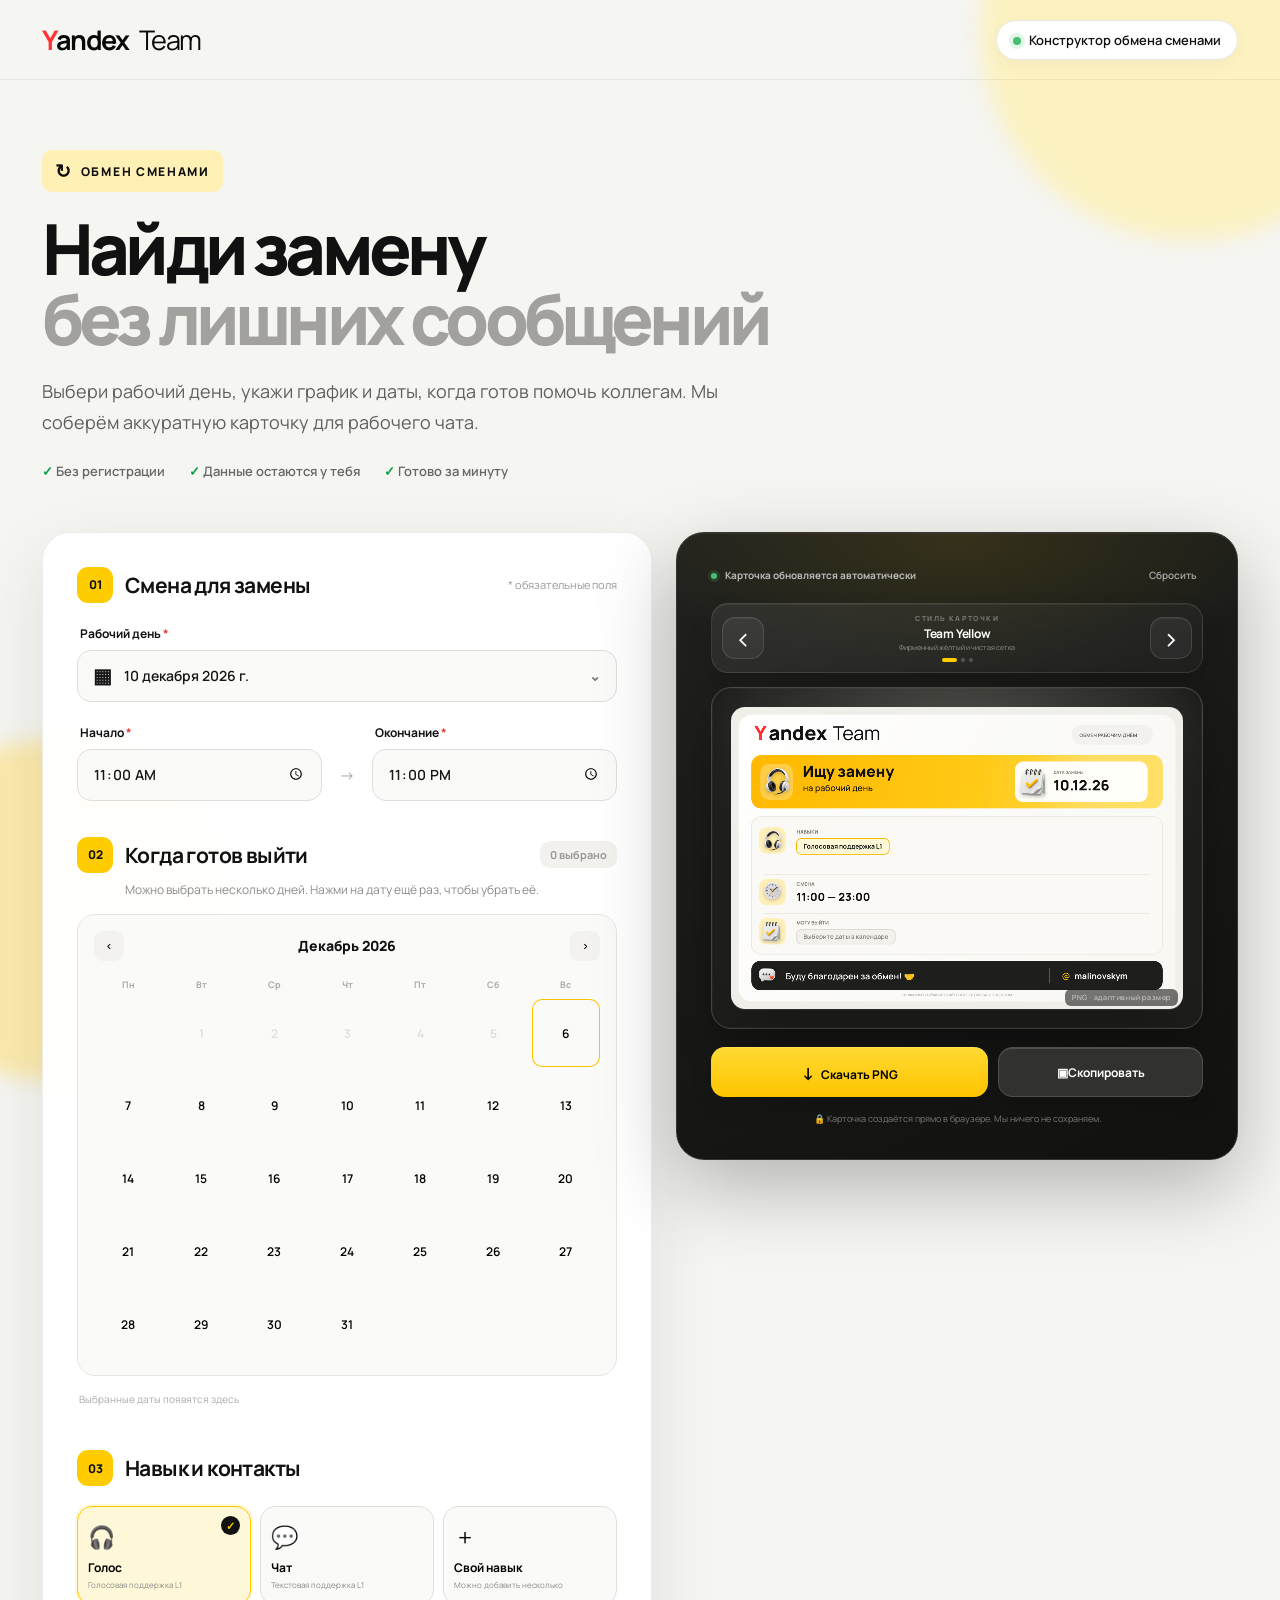
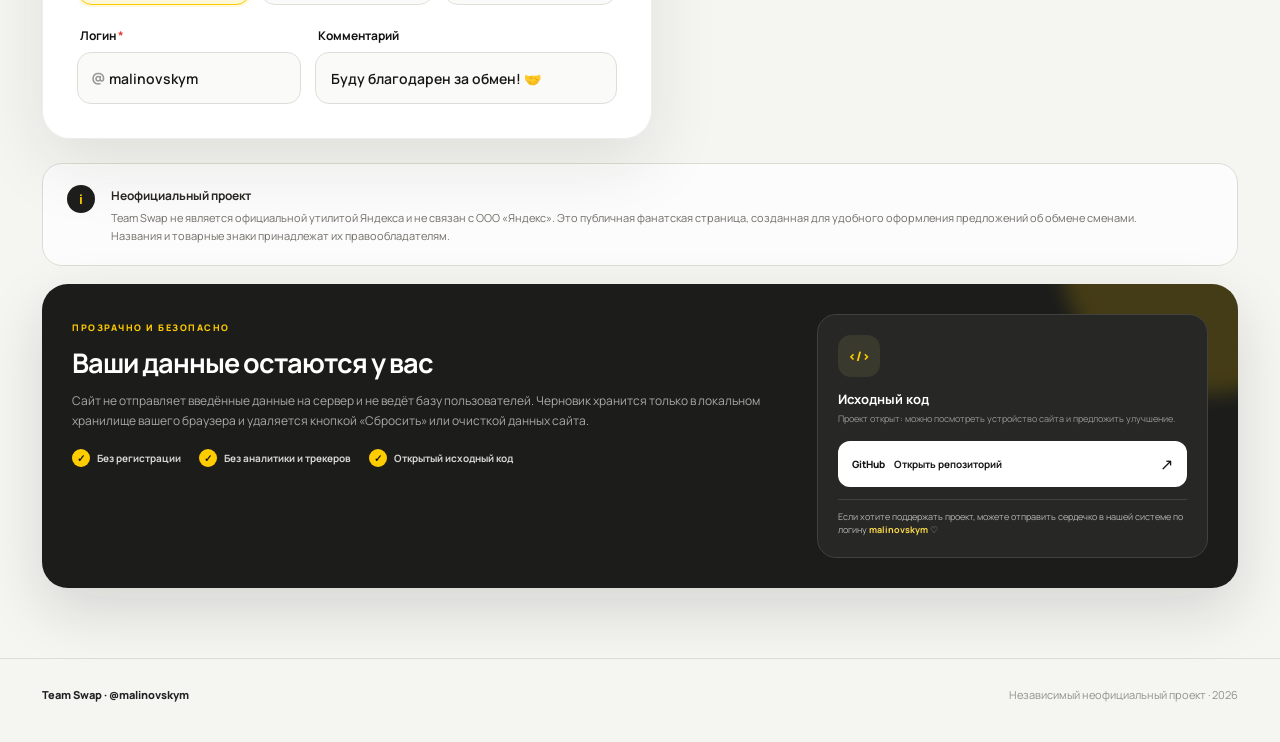
==== index.html @ 10bfbf8d "Polish card designs with original 3D operator icons" ====
<!doctype html>
<html lang="ru">
<head>
  <meta charset="UTF-8">
  <meta name="viewport" content="width=device-width, initial-scale=1.0">
  <meta name="theme-color" content="#ffcc00">
  <meta name="description" content="Конструктор карточек для обмена сменами команды поддержки">
  <title>Team Swap — обмен сменами</title>
  <link rel="preconnect" href="https://fonts.googleapis.com">
  <link rel="preconnect" href="https://fonts.gstatic.com" crossorigin>
  <link href="https://fonts.googleapis.com/css2?family=Manrope:wght@400;500;600;700;800&display=swap" rel="stylesheet">
  <link rel="stylesheet" href="styles.css?v=20260813-8">
</head>
<body>
  <div class="ambient ambient-one"></div><div class="ambient ambient-two"></div>
  <header class="topbar">
    <a class="brand" href="#" aria-label="Team Swap — на главную"><span class="brand-y">Y</span><span>andex</span><span class="brand-light">Team</span></a>
    <div class="header-chip"><span class="status-dot"></span>Конструктор обмена сменами</div>
  </header>

  <main class="page-shell">
    <section class="intro">
      <div class="eyebrow"><span>↻</span> ОБМЕН СМЕНАМИ</div>
      <h1>Найди замену<br><span>без лишних сообщений</span></h1>
      <p>Выбери рабочий день, укажи график и даты, когда готов помочь коллегам. Мы соберём аккуратную карточку для рабочего чата.</p>
      <div class="trust-row"><span>✓ Без регистрации</span><span>✓ Данные остаются у тебя</span><span>✓ Готово за минуту</span></div>
    </section>

    <section class="workspace">
      <form class="form-card" id="swapForm" autocomplete="off">
        <div class="section-head"><div><span class="step">01</span><h2>Смена для замены</h2></div><span class="required-note">* обязательные поля</span></div>
        <div class="field">
          <label>Рабочий день <b>*</b></label>
          <button class="date-input" type="button" id="replaceDateButton"><span class="mini-icon">▦</span><span id="replaceDateText">Выберите дату</span><span class="chevron">⌄</span></button>
          <div class="calendar-popover" id="replaceCalendar" hidden></div>
        </div>
        <div class="field-row">
          <div class="field"><label for="startTime">Начало <b>*</b></label><input type="time" id="startTime" value="11:00" required></div>
          <div class="time-divider">→</div>
          <div class="field"><label for="endTime">Окончание <b>*</b></label><input type="time" id="endTime" value="23:00" required></div>
        </div>

        <div class="section-head spaced"><div><span class="step">02</span><h2>Когда готов выйти</h2></div><span class="counter" id="dateCounter">0 выбрано</span></div>
        <p class="section-copy">Можно выбрать несколько дней. Нажми на дату ещё раз, чтобы убрать её.</p>
        <div class="inline-calendar" id="availableCalendar"></div>
        <div class="selected-date-list" id="selectedDateList" aria-live="polite"></div>

        <div class="section-head spaced"><div><span class="step">03</span><h2>Навык и контакты</h2></div></div>
        <div class="skill-options" id="skillOptions">
          <button type="button" class="skill-option active" data-skill="Голосовая поддержка L1"><span>🎧</span><b>Голос</b><small>Голосовая поддержка L1</small></button>
          <button type="button" class="skill-option" data-skill="Поддержка в чате L1"><span>💬</span><b>Чат</b><small>Текстовая поддержка L1</small></button>
          <button type="button" class="skill-option" id="customSkillButton"><span>＋</span><b>Свой навык</b><small>Можно добавить несколько</small></button>
        </div>
        <div class="field custom-skill-wrap" id="customSkillWrap" hidden>
          <label for="customSkill">Добавить свой навык</label>
          <div class="custom-skill-entry"><input id="customSkill" maxlength="36" placeholder="Например, Биллинг L2"><button id="addCustomSkill" type="button">Добавить</button></div>
          <div class="custom-skill-list" id="customSkillList"></div>
        </div>
        <div class="field-row two-cols">
          <div class="field"><label for="username">Логин <b>*</b></label><div class="input-prefix"><span>@</span><input id="username" value="malinovskym" maxlength="24" required></div></div>
          <div class="field"><label for="note">Комментарий</label><input id="note" value="Буду благодарен за обмен! 🤝" maxlength="52"></div>
        </div>
      </form>

      <aside class="preview-panel">
        <div class="preview-head"><div><span class="live-dot"></span><b>Карточка обновляется автоматически</b></div><button id="resetButton" class="text-button" type="button">Сбросить</button></div>
        <div class="style-switcher" aria-label="Стиль карточки">
          <button class="style-arrow" id="previousStyle" type="button" aria-label="Предыдущий стиль">‹</button>
          <div class="style-info"><span>СТИЛЬ КАРТОЧКИ</span><strong id="styleName">Team Yellow</strong><small id="styleDescription">Фирменный жёлтый и чистая сетка</small><div class="style-dots" id="styleDots" aria-hidden="true"></div></div>
          <button class="style-arrow" id="nextStyle" type="button" aria-label="Следующий стиль">›</button>
        </div>
        <div class="card-stage"><canvas id="cardCanvas" width="1200" height="760" aria-label="Предпросмотр карточки обмена сменой"></canvas></div>
        <div class="actions">
          <button class="primary-button" id="downloadButton" type="button"><span>↓</span>Скачать PNG</button>
          <button class="secondary-button" id="copyButton" type="button"><span>▣</span>Скопировать</button>
        </div>
        <p class="privacy">🔒 Карточка создаётся прямо в браузере. Мы ничего не сохраняем.</p>
      </aside>
    </section>

    <section class="disclaimer" aria-label="Правовая информация">
      <span class="disclaimer-mark">i</span>
      <div>
        <strong>Неофициальный проект</strong>
        <p>Team Swap не является официальной утилитой Яндекса и не связан с ООО «Яндекс». Это публичная фанатская страница, созданная для удобного оформления предложений об обмене сменами. Названия и товарные знаки принадлежат их правообладателям.</p>
      </div>
    </section>

    <section class="trust-panel" aria-label="Безопасность и исходный код">
      <div class="trust-copy">
        <span class="trust-kicker">ПРОЗРАЧНО И БЕЗОПАСНО</span>
        <h2>Ваши данные остаются у вас</h2>
        <p>Сайт не отправляет введённые данные на сервер и не ведёт базу пользователей. Черновик хранится только в локальном хранилище вашего браузера и удаляется кнопкой «Сбросить» или очисткой данных сайта.</p>
        <div class="security-points">
          <span><i>✓</i> Без регистрации</span>
          <span><i>✓</i> Без аналитики и трекеров</span>
          <span><i>✓</i> Открытый исходный код</span>
        </div>
      </div>
      <div class="support-card">
        <span class="support-code">&lt;/&gt;</span>
        <div><strong>Исходный код</strong><p>Проект открыт: можно посмотреть устройство сайта и предложить улучшение.</p></div>
        <a class="github-button" href="https://github.com/BredBerry/bredberry.github.io" target="_blank" rel="noopener noreferrer" aria-label="Открыть репозиторий Team Swap на GitHub"><span>GitHub</span><b>Открыть репозиторий</b><i>↗</i></a>
        <p class="heart-note">Если хотите поддержать проект, можете отправить сердечко в нашей системе по логину <b>malinovskym</b> ♡</p>
      </div>
    </section>
  </main>
  <div class="toast" id="toast" role="status" aria-live="polite"></div>
  <footer><span>Team Swap · @malinovskym</span><span>Независимый неофициальный проект · 2026</span></footer>
  <script src="app.js?v=20260813-8"></script>
</body>
</html>
---- styles.css ----
:root{--yellow:#ffcc00;--yellow-deep:#ffb800;--ink:#111;--muted:#6f6f6f;--line:#e8e6df;--paper:#fff;--bg:#f5f5f2;--shadow:0 24px 70px rgba(33,28,8,.1)}
*{box-sizing:border-box}html{scroll-behavior:smooth}body{margin:0;background:var(--bg);color:var(--ink);font-family:Manrope,Arial,sans-serif;min-height:100vh;overflow-x:hidden}.ambient{position:fixed;border-radius:50%;filter:blur(10px);z-index:-1;opacity:.65}.ambient-one{width:420px;height:420px;background:#fff0a8;top:-180px;right:-120px}.ambient-two{width:340px;height:340px;background:#ffe488;bottom:-180px;left:-120px}.topbar{height:80px;display:flex;align-items:center;justify-content:space-between;max-width:1440px;margin:auto;padding:0 42px;border-bottom:1px solid rgba(0,0,0,.06)}.brand{font-size:27px;font-weight:700;letter-spacing:-1.4px;color:#090909;text-decoration:none}.brand-y{color:#f33}.brand-light{font-weight:400;margin-left:10px}.header-chip{font-size:13px;font-weight:600;background:white;border:1px solid #e9e7df;border-radius:30px;padding:10px 16px;box-shadow:0 5px 20px rgba(0,0,0,.04)}.status-dot,.live-dot{display:inline-block;width:8px;height:8px;border-radius:50%;background:#49bd71;margin-right:8px;box-shadow:0 0 0 4px #e2f7e9}.page-shell{max-width:1440px;margin:auto;padding:70px 42px 50px}.intro{max-width:850px;margin-bottom:52px}.eyebrow{display:inline-flex;gap:8px;align-items:center;font-size:12px;font-weight:800;letter-spacing:1.7px;background:#fff1b5;padding:8px 13px;border-radius:10px}.eyebrow span{font-size:19px}.intro h1{font-size:clamp(44px,5.5vw,80px);line-height:.99;letter-spacing:-4.8px;margin:22px 0 23px;font-weight:800}.intro h1 span{color:#a2a19d}.intro p{font-size:18px;line-height:1.7;color:#5f5f5d;max-width:700px;margin:0}.trust-row{display:flex;gap:24px;margin-top:24px;color:#666;font-size:13px;font-weight:600}.trust-row span::first-letter{color:#0a9e43}.workspace{display:grid;grid-template-columns:minmax(520px,1fr) minmax(480px,.92fr);gap:24px;align-items:start}.form-card,.preview-panel{background:rgba(255,255,255,.94);border:1px solid rgba(0,0,0,.07);border-radius:28px;padding:34px;box-shadow:var(--shadow)}.section-head{display:flex;justify-content:space-between;align-items:center}.section-head>div{display:flex;align-items:center;gap:12px}.step{display:grid;place-items:center;width:36px;height:36px;background:var(--yellow);font-size:12px;font-weight:800;border-radius:11px}.section-head h2{font-size:21px;letter-spacing:-.6px;margin:0}.required-note,.counter{color:#999;font-size:11px}.counter{background:#f2f1ed;padding:6px 10px;border-radius:10px;font-weight:700}.spaced{margin-top:36px}.section-copy{font-size:12px;color:#8b8b88;margin:8px 0 16px 48px}.field{position:relative;margin-top:22px;min-width:0}.field label{font-size:12px;font-weight:700;display:block;margin:0 0 8px 3px}.field label b{color:#e83d2f}.date-input,input{width:100%;height:52px;border:1px solid #deddd8;background:#fafaf8;border-radius:14px;color:#171717;font:600 14px Manrope;padding:0 15px;outline:none;transition:.2s}.date-input{display:flex;align-items:center;gap:12px;cursor:pointer;text-align:left}.date-input:hover,input:hover{border-color:#c3c1b9}.date-input:focus,input:focus{border-color:#f2b900;box-shadow:0 0 0 3px rgba(255,204,0,.18)}.mini-icon{font-size:20px}.chevron{margin-left:auto;color:#777}.field-row{display:grid;grid-template-columns:1fr 30px 1fr;gap:10px;align-items:end}.two-cols{grid-template-columns:.85fr 1.15fr;gap:14px}.time-divider{height:52px;display:grid;place-items:center;color:#aaa}.calendar-popover{position:absolute;z-index:8;top:87px;left:0;width:310px;background:white;padding:16px;border-radius:18px;border:1px solid #e5e3dc;box-shadow:0 20px 50px rgba(0,0,0,.16)}.calendar-header{display:flex;justify-content:space-between;align-items:center;margin-bottom:13px}.calendar-title{font-size:14px;font-weight:800;text-transform:capitalize}.calendar-nav{border:0;background:#f3f2ef;width:30px;height:30px;border-radius:9px;cursor:pointer}.calendar-grid{display:grid;grid-template-columns:repeat(7,1fr);gap:4px}.weekday{text-align:center;color:#aaa;font-size:9px;font-weight:700;padding:4px}.day{aspect-ratio:1;border:0;border-radius:10px;background:transparent;font:600 11px Manrope;cursor:pointer}.day:hover{background:#fff0a8}.day.outside{color:#ccc}.day.today{box-shadow:inset 0 0 0 1px #ffc400}.day.selected{background:var(--yellow);color:#111;font-weight:800}.day.disabled{color:#ddd;cursor:not-allowed}.inline-calendar{background:#fafaf8;border:1px solid #e7e5df;border-radius:18px;padding:16px}.inline-calendar .day{font-size:12px}.skill-options{display:grid;grid-template-columns:repeat(3,1fr);gap:9px;margin-top:20px}.skill-option{border:1px solid #e1dfd8;background:#fafaf8;border-radius:15px;padding:14px 10px;text-align:left;cursor:pointer;font-family:inherit;transition:.2s}.skill-option:hover{transform:translateY(-2px);border-color:#c6c3b8}.skill-option.active{background:#fff8d8;border-color:#ffc800;box-shadow:0 0 0 2px rgba(255,204,0,.15)}.skill-option span{font-size:22px;display:block;margin-bottom:7px}.skill-option b,.skill-option small{display:block}.skill-option b{font-size:12px}.skill-option small{font-size:8px;color:#888;margin-top:3px}.custom-skill-wrap{margin-top:12px}.input-prefix{position:relative}.input-prefix span{position:absolute;left:14px;top:14px;color:#999;font-weight:700}.input-prefix input{padding-left:31px}.preview-panel{position:sticky;top:20px;background:#1b1b1b;color:white}.preview-head{display:flex;justify-content:space-between;align-items:center;font-size:10px;margin-bottom:20px;color:#bbb}.live-dot{width:6px;height:6px;box-shadow:0 0 0 3px rgba(73,189,113,.16)}.text-button{border:0;color:#aaa;background:transparent;font:600 10px Manrope;cursor:pointer}.text-button:hover{color:white}.card-stage{background:radial-gradient(circle at 50% 40%,#454542,#292927 65%);border:1px solid #4a4a46;border-radius:20px;padding:17px;box-shadow:inset 0 0 50px rgba(0,0,0,.3)}canvas{width:100%;height:auto;display:block;border-radius:14px;box-shadow:0 14px 35px rgba(0,0,0,.28)}.actions{display:grid;grid-template-columns:1.35fr 1fr;gap:10px;margin-top:18px}.actions button{height:50px;border-radius:14px;font:700 12px Manrope;cursor:pointer;transition:.2s}.actions button:hover{transform:translateY(-2px)}.primary-button{border:0;background:var(--yellow)}.primary-button span{font-size:17px;margin-right:7px}.secondary-button{background:#31312f;color:white;border:1px solid #50504d}.privacy{text-align:center;color:#777;font-size:9px;margin:15px 0 0}footer{max-width:1440px;margin:20px auto 0;padding:28px 42px 40px;border-top:1px solid #deddd8;display:flex;justify-content:space-between;color:#91918e;font-size:11px}footer span:first-child{color:#222;font-weight:800}.toast{position:fixed;z-index:20;left:50%;bottom:28px;transform:translate(-50%,100px);background:#171717;color:white;border-radius:12px;padding:12px 18px;font-size:12px;opacity:0;transition:.25s;box-shadow:0 12px 30px rgba(0,0,0,.25)}.toast.show{transform:translate(-50%,0);opacity:1}
@media(max-width:1000px){.workspace{grid-template-columns:1fr}.preview-panel{position:relative;top:auto}.page-shell{padding-top:48px}.intro h1{letter-spacing:-3px}}
@media(max-width:620px){.topbar{height:66px;padding:0 18px}.header-chip{display:none}.page-shell{padding:36px 14px}.intro{margin-bottom:32px}.intro h1{font-size:43px;letter-spacing:-2.8px}.intro p{font-size:15px}.trust-row{flex-direction:column;gap:7px}.form-card,.preview-panel{padding:19px;border-radius:21px}.required-note{display:none}.field-row.two-cols{grid-template-columns:1fr}.skill-options{grid-template-columns:1fr 1fr}.skill-option:last-child{grid-column:1/-1}.section-copy{margin-left:0}.calendar-popover{width:100%}.actions{grid-template-columns:1fr}footer{padding:24px 18px;flex-direction:column;gap:8px}}
@media(prefers-reduced-motion:reduce){*{scroll-behavior:auto!important;transition:none!important}}
.skill-option{position:relative}.skill-option.active:after{content:'✓';position:absolute;right:10px;top:9px;width:19px;height:19px;display:grid;place-items:center;border-radius:50%;background:#111;color:#ffcc00;font-size:11px;font-weight:900}.custom-skill-entry{display:grid;grid-template-columns:1fr auto;gap:8px}.custom-skill-entry button{border:0;border-radius:13px;padding:0 16px;background:#171717;color:#fff;font:700 11px Manrope;cursor:pointer}.custom-skill-list{display:flex;flex-wrap:wrap;gap:7px;margin-top:10px}.custom-skill-tag{border:1px solid #ffc400;background:#fff8d8;border-radius:20px;padding:7px 10px;font:700 10px Manrope;cursor:pointer}.custom-skill-tag:after{content:' ×';color:#9a7400}@media(max-width:620px){.custom-skill-entry{grid-template-columns:1fr}.custom-skill-entry button{height:44px}}
.selected-date-list{display:flex;flex-wrap:wrap;gap:7px;margin-top:10px;min-height:28px}.selected-date-chip{display:inline-flex;align-items:center;gap:6px;border:1px solid #dedbd1;background:#fff;border-radius:999px;padding:6px 10px;color:#54514a;font-size:10px;font-weight:700}.selected-date-chip strong{color:#111}.selected-date-empty{color:#aaa;font-size:10px;padding:6px 2px}.disclaimer{display:flex;gap:16px;align-items:flex-start;margin-top:24px;padding:21px 24px;border:1px solid #dedbd1;border-radius:20px;background:rgba(255,255,255,.72);color:#6f6d67}.disclaimer-mark{flex:0 0 28px;width:28px;height:28px;display:grid;place-items:center;border-radius:50%;background:#1d1d1b;color:#ffcc00;font-size:13px;font-weight:800}.disclaimer strong{display:block;color:#262522;font-size:12px;margin:2px 0 5px}.disclaimer p{margin:0;max-width:1050px;font-size:11px;line-height:1.6}.preview-panel{overflow:hidden}.card-stage{position:relative;background:radial-gradient(circle at 50% 25%,#53534f,#292927 68%)}.card-stage:after{content:'PNG · адаптивный размер';position:absolute;right:24px;bottom:22px;padding:4px 7px;border-radius:6px;background:rgba(20,20,20,.58);color:#d7d7d2;font-size:7px;letter-spacing:.6px;pointer-events:none}@media(max-width:620px){.disclaimer{padding:17px}.disclaimer p{font-size:10px}.selected-date-chip{font-size:9px}}
.trust-panel{display:grid;grid-template-columns:minmax(0,1.3fr) minmax(340px,.7fr);gap:18px;margin-top:18px;padding:30px;border-radius:26px;background:#1c1d1b;color:#fff;box-shadow:0 22px 60px rgba(20,20,15,.14);overflow:hidden;position:relative}.trust-panel:before{content:'';position:absolute;width:300px;height:300px;border-radius:50%;right:-120px;top:-190px;background:#ffcc00;filter:blur(10px);opacity:.18}.trust-copy,.support-card{position:relative;z-index:1}.trust-kicker{display:inline-block;color:#ffcc00;font-size:9px;font-weight:800;letter-spacing:1.5px}.trust-copy h2{margin:8px 0 10px;font-size:27px;letter-spacing:-1px}.trust-copy>p{max-width:710px;margin:0;color:#aaa9a4;font-size:12px;line-height:1.65}.security-points{display:flex;flex-wrap:wrap;gap:10px 18px;margin-top:18px;color:#d7d6d1;font-size:10px;font-weight:700}.security-points i{display:inline-grid;place-items:center;width:18px;height:18px;margin-right:5px;border-radius:50%;background:#ffcc00;color:#171717;font-style:normal;font-size:10px}.support-card{display:flex;flex-wrap:wrap;align-content:center;gap:10px 12px;padding:20px;border:1px solid #41413e;border-radius:19px;background:#272825}.support-star{width:42px;height:42px;display:grid;place-items:center;border-radius:13px;background:#3a392e;color:#ffcc00;font-size:22px}.support-card strong{font-size:13px}.support-card p{margin:3px 0 0;color:#999893;font-size:9px;line-height:1.5}.support-card p b{color:#ddd}.github-button{width:100%;display:grid;grid-template-columns:auto 1fr auto;align-items:center;gap:9px;margin-top:5px;padding:12px 14px;border-radius:12px;background:#fff;color:#161616;text-decoration:none;transition:.2s}.github-button:hover{transform:translateY(-2px);background:#ffdd53}.github-button span{font-size:10px;font-weight:800}.github-button b{font-size:10px}.github-button i{font-style:normal;font-size:16px}@media(max-width:900px){.trust-panel{grid-template-columns:1fr}}@media(max-width:620px){.trust-panel{padding:22px 18px}.trust-copy h2{font-size:23px}.security-points{flex-direction:column;gap:8px}}
.support-code{width:42px;height:42px;display:grid;place-items:center;border-radius:13px;background:#3a392e;color:#ffcc00;font:800 13px Manrope}.heart-note{width:100%;margin-top:2px!important;padding-top:10px;border-top:1px solid #41413e;color:#b6b5b0!important}.heart-note b{color:#ffdc4d!important}
.style-switcher{display:grid;grid-template-columns:42px 1fr 42px;align-items:center;gap:10px;margin:0 0 14px;padding:10px;border:1px solid #41413e;border-radius:17px;background:linear-gradient(145deg,#252624,#1d1e1c)}.style-arrow{width:42px;height:42px;border:1px solid #4b4c49;border-radius:13px;background:#30312f;color:#fff;font:400 28px/1 Manrope;cursor:pointer;transition:.2s}.style-arrow:hover{transform:translateY(-1px);border-color:#ffcc00;color:#ffcc00;background:#363733}.style-arrow:active{transform:scale(.96)}.style-info{text-align:center;min-width:0}.style-info>span{display:block;color:#777872;font-size:7px;font-weight:800;letter-spacing:1.4px}.style-info strong{display:block;margin-top:2px;color:#fff;font-size:12px;letter-spacing:-.2px}.style-info small{display:block;margin-top:1px;color:#93948e;font-size:7px;white-space:nowrap;overflow:hidden;text-overflow:ellipsis}.style-dots{display:flex;justify-content:center;gap:4px;margin-top:6px}.style-dot{width:4px;height:4px;border-radius:50%;background:#555650;transition:.2s}.style-dot.active{width:15px;border-radius:4px;background:#ffcc00}.card-stage{transition:background .35s ease}.preview-panel[data-card-style="food"] .card-stage{background:radial-gradient(circle at 30% 20%,#6b3328,#2a2421 70%)}.preview-panel[data-card-style="studio"] .card-stage{background:radial-gradient(circle at 50% 20%,#44464b,#18191c 72%)}@media(max-width:620px){.style-switcher{grid-template-columns:38px 1fr 38px}.style-arrow{width:38px;height:38px}.style-info small{max-width:190px;margin-inline:auto}}

/* Preview is treated like a small presentation table: subtle light, no layout movement. */
.preview-panel{background:linear-gradient(155deg,#20211f,#111210);border-color:#343530;box-shadow:0 28px 80px rgba(0,0,0,.27),inset 0 1px rgba(255,255,255,.05)}.preview-panel:before{content:'';position:absolute;inset:-120px -80px auto;height:260px;background:radial-gradient(ellipse at center,rgba(255,204,0,.10),transparent 68%);pointer-events:none}.preview-head,.style-switcher,.card-stage,.actions,.privacy{position:relative;z-index:1}.style-switcher{border-color:rgba(255,255,255,.11);background:linear-gradient(145deg,rgba(255,255,255,.075),rgba(255,255,255,.025));box-shadow:inset 0 1px rgba(255,255,255,.06),0 12px 24px rgba(0,0,0,.14);backdrop-filter:blur(18px)}.style-arrow{border-color:rgba(255,255,255,.12);background:rgba(255,255,255,.055);box-shadow:inset 0 1px rgba(255,255,255,.06)}.card-stage{padding:19px;background:radial-gradient(circle at 50% 18%,#5b5b56,#282926 69%);box-shadow:inset 0 0 0 1px rgba(255,255,255,.035),inset 0 0 60px rgba(0,0,0,.38),0 14px 32px rgba(0,0,0,.15)}canvas{box-shadow:0 22px 55px rgba(0,0,0,.38),0 1px 0 rgba(255,255,255,.12);transition:filter .3s ease,transform .3s ease}.card-stage:hover canvas{transform:translateY(-2px);filter:saturate(1.025)}.actions button{box-shadow:inset 0 1px rgba(255,255,255,.15),0 8px 20px rgba(0,0,0,.15)}.primary-button{background:linear-gradient(180deg,#ffda33,#ffc400)}
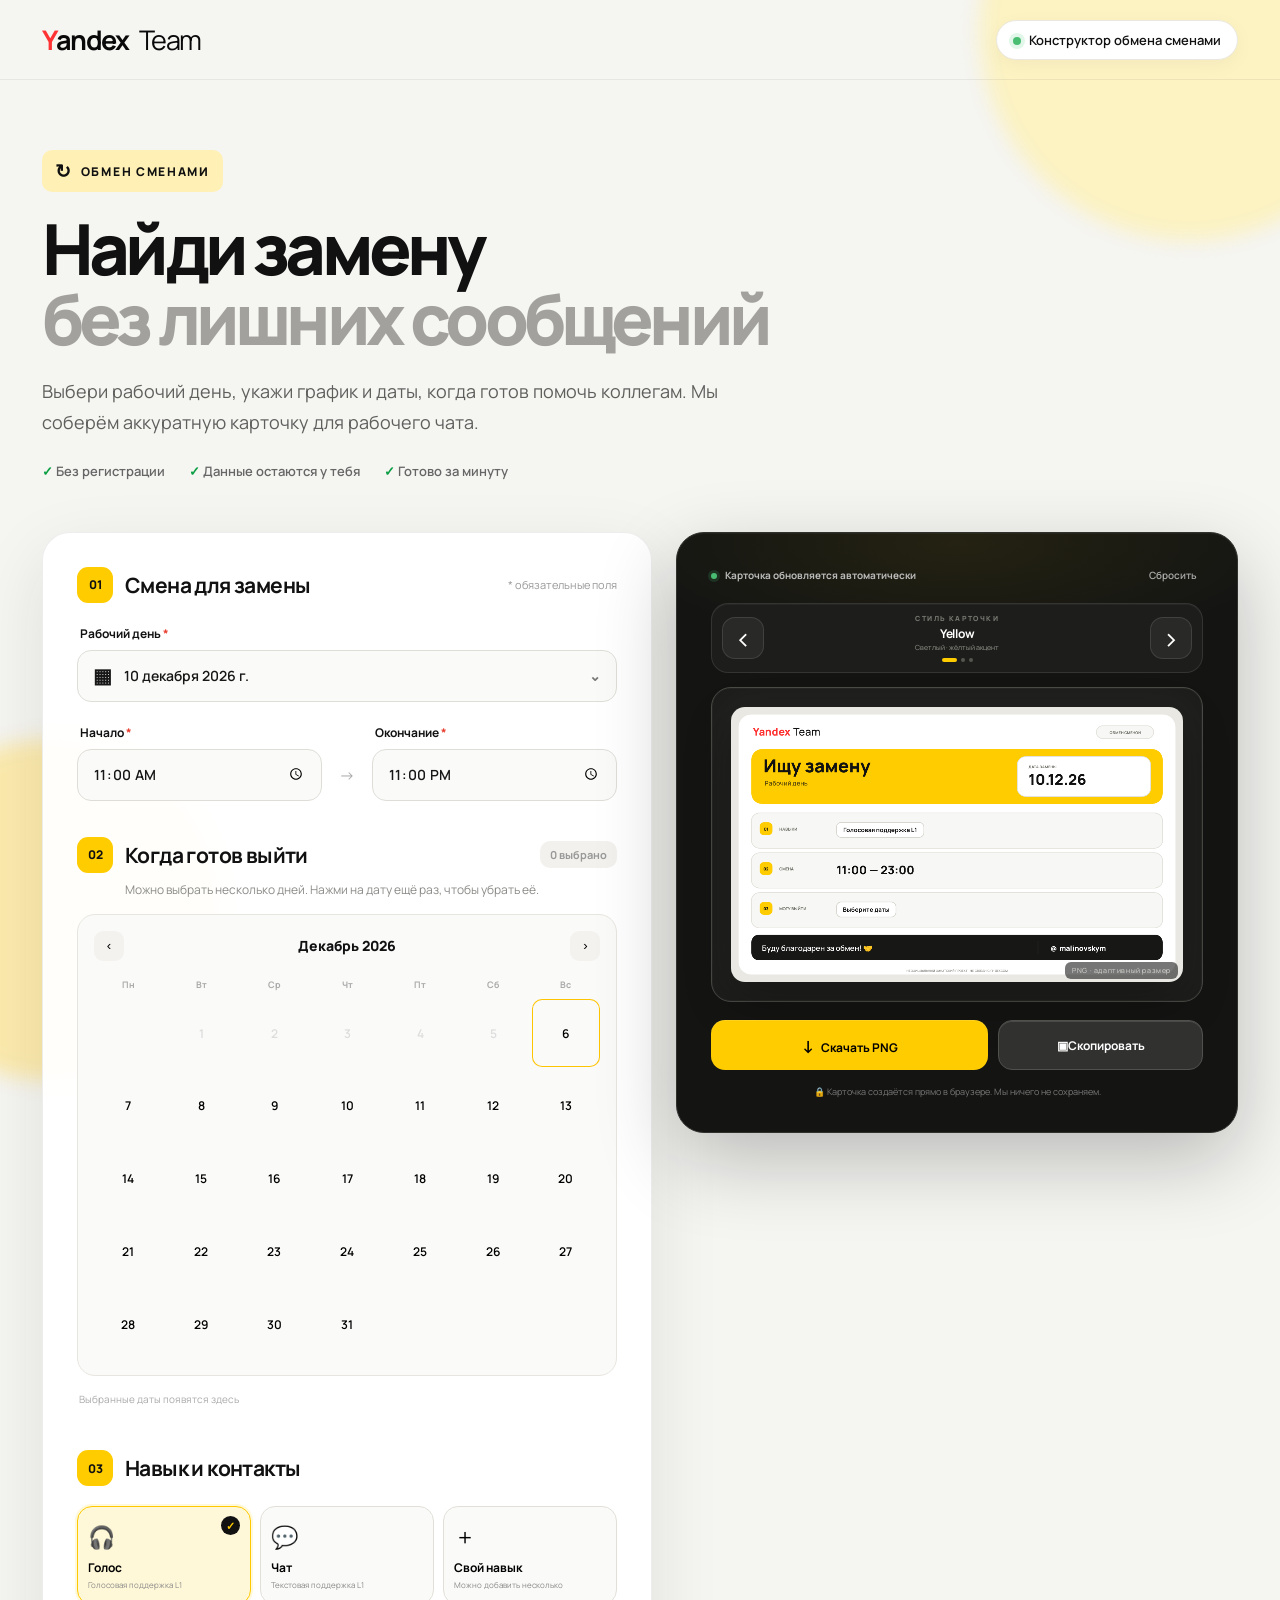
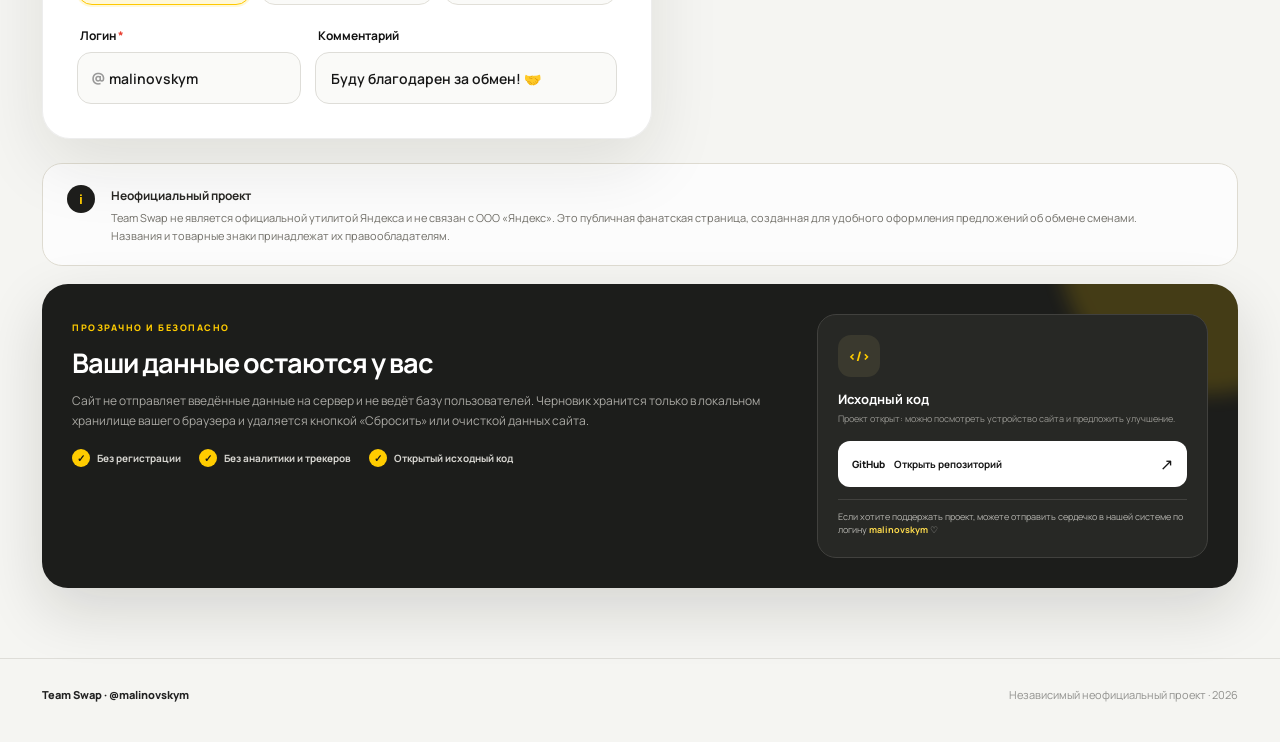
==== commit b96f2422: "Redesign cards with a strict minimal grid" ====
--- a/index.html
+++ b/index.html
@@ -9,7 +9,7 @@
   <link rel="preconnect" href="https://fonts.googleapis.com">
   <link rel="preconnect" href="https://fonts.gstatic.com" crossorigin>
   <link href="https://fonts.googleapis.com/css2?family=Manrope:wght@400;500;600;700;800&display=swap" rel="stylesheet">
-  <link rel="stylesheet" href="styles.css?v=20260813-8">
+  <link rel="stylesheet" href="styles.css?v=20260813-9">
 </head>
 <body>
   <div class="ambient ambient-one"></div><div class="ambient ambient-two"></div>
@@ -66,7 +66,7 @@
         <div class="preview-head"><div><span class="live-dot"></span><b>Карточка обновляется автоматически</b></div><button id="resetButton" class="text-button" type="button">Сбросить</button></div>
         <div class="style-switcher" aria-label="Стиль карточки">
           <button class="style-arrow" id="previousStyle" type="button" aria-label="Предыдущий стиль">‹</button>
-          <div class="style-info"><span>СТИЛЬ КАРТОЧКИ</span><strong id="styleName">Team Yellow</strong><small id="styleDescription">Фирменный жёлтый и чистая сетка</small><div class="style-dots" id="styleDots" aria-hidden="true"></div></div>
+          <div class="style-info"><span>СТИЛЬ КАРТОЧКИ</span><strong id="styleName">Yellow</strong><small id="styleDescription">Светлый · жёлтый акцент</small><div class="style-dots" id="styleDots" aria-hidden="true"></div></div>
           <button class="style-arrow" id="nextStyle" type="button" aria-label="Следующий стиль">›</button>
         </div>
         <div class="card-stage"><canvas id="cardCanvas" width="1200" height="760" aria-label="Предпросмотр карточки обмена сменой"></canvas></div>
@@ -107,7 +107,7 @@
   </main>
   <div class="toast" id="toast" role="status" aria-live="polite"></div>
   <footer><span>Team Swap · @malinovskym</span><span>Независимый неофициальный проект · 2026</span></footer>
-  <script src="app.js?v=20260813-8"></script>
+  <script src="app.js?v=20260813-9"></script>
 </body>
 </html>
 
--- a/styles.css
+++ b/styles.css
@@ -9,6 +9,6 @@
 .support-code{width:42px;height:42px;display:grid;place-items:center;border-radius:13px;background:#3a392e;color:#ffcc00;font:800 13px Manrope}.heart-note{width:100%;margin-top:2px!important;padding-top:10px;border-top:1px solid #41413e;color:#b6b5b0!important}.heart-note b{color:#ffdc4d!important}
 .style-switcher{display:grid;grid-template-columns:42px 1fr 42px;align-items:center;gap:10px;margin:0 0 14px;padding:10px;border:1px solid #41413e;border-radius:17px;background:linear-gradient(145deg,#252624,#1d1e1c)}.style-arrow{width:42px;height:42px;border:1px solid #4b4c49;border-radius:13px;background:#30312f;color:#fff;font:400 28px/1 Manrope;cursor:pointer;transition:.2s}.style-arrow:hover{transform:translateY(-1px);border-color:#ffcc00;color:#ffcc00;background:#363733}.style-arrow:active{transform:scale(.96)}.style-info{text-align:center;min-width:0}.style-info>span{display:block;color:#777872;font-size:7px;font-weight:800;letter-spacing:1.4px}.style-info strong{display:block;margin-top:2px;color:#fff;font-size:12px;letter-spacing:-.2px}.style-info small{display:block;margin-top:1px;color:#93948e;font-size:7px;white-space:nowrap;overflow:hidden;text-overflow:ellipsis}.style-dots{display:flex;justify-content:center;gap:4px;margin-top:6px}.style-dot{width:4px;height:4px;border-radius:50%;background:#555650;transition:.2s}.style-dot.active{width:15px;border-radius:4px;background:#ffcc00}.card-stage{transition:background .35s ease}.preview-panel[data-card-style="food"] .card-stage{background:radial-gradient(circle at 30% 20%,#6b3328,#2a2421 70%)}.preview-panel[data-card-style="studio"] .card-stage{background:radial-gradient(circle at 50% 20%,#44464b,#18191c 72%)}@media(max-width:620px){.style-switcher{grid-template-columns:38px 1fr 38px}.style-arrow{width:38px;height:38px}.style-info small{max-width:190px;margin-inline:auto}}
 
-/* Preview is treated like a small presentation table: subtle light, no layout movement. */
-.preview-panel{background:linear-gradient(155deg,#20211f,#111210);border-color:#343530;box-shadow:0 28px 80px rgba(0,0,0,.27),inset 0 1px rgba(255,255,255,.05)}.preview-panel:before{content:'';position:absolute;inset:-120px -80px auto;height:260px;background:radial-gradient(ellipse at center,rgba(255,204,0,.10),transparent 68%);pointer-events:none}.preview-head,.style-switcher,.card-stage,.actions,.privacy{position:relative;z-index:1}.style-switcher{border-color:rgba(255,255,255,.11);background:linear-gradient(145deg,rgba(255,255,255,.075),rgba(255,255,255,.025));box-shadow:inset 0 1px rgba(255,255,255,.06),0 12px 24px rgba(0,0,0,.14);backdrop-filter:blur(18px)}.style-arrow{border-color:rgba(255,255,255,.12);background:rgba(255,255,255,.055);box-shadow:inset 0 1px rgba(255,255,255,.06)}.card-stage{padding:19px;background:radial-gradient(circle at 50% 18%,#5b5b56,#282926 69%);box-shadow:inset 0 0 0 1px rgba(255,255,255,.035),inset 0 0 60px rgba(0,0,0,.38),0 14px 32px rgba(0,0,0,.15)}canvas{box-shadow:0 22px 55px rgba(0,0,0,.38),0 1px 0 rgba(255,255,255,.12);transition:filter .3s ease,transform .3s ease}.card-stage:hover canvas{transform:translateY(-2px);filter:saturate(1.025)}.actions button{box-shadow:inset 0 1px rgba(255,255,255,.15),0 8px 20px rgba(0,0,0,.15)}.primary-button{background:linear-gradient(180deg,#ffda33,#ffc400)}
+/* Stable preview surface with restrained lighting. */
+.preview-panel{background:#141513;border-color:#30312d;box-shadow:0 28px 80px rgba(0,0,0,.24),inset 0 1px rgba(255,255,255,.04)}.preview-panel:before{content:'';position:absolute;inset:-100px -60px auto;height:220px;background:radial-gradient(ellipse at center,rgba(255,204,0,.07),transparent 70%);pointer-events:none}.preview-head,.style-switcher,.card-stage,.actions,.privacy{position:relative;z-index:1}.style-switcher{border-color:rgba(255,255,255,.10);background:#1d1e1b;box-shadow:inset 0 1px rgba(255,255,255,.04)}.style-arrow{border-color:rgba(255,255,255,.11);background:#292a27;box-shadow:none}.card-stage{padding:19px;background:#242522;box-shadow:inset 0 0 0 1px rgba(255,255,255,.03),inset 0 0 45px rgba(0,0,0,.28)}canvas{box-shadow:0 18px 46px rgba(0,0,0,.32);transition:none}.actions button{box-shadow:inset 0 1px rgba(255,255,255,.12)}.primary-button{background:#ffcc00}
 
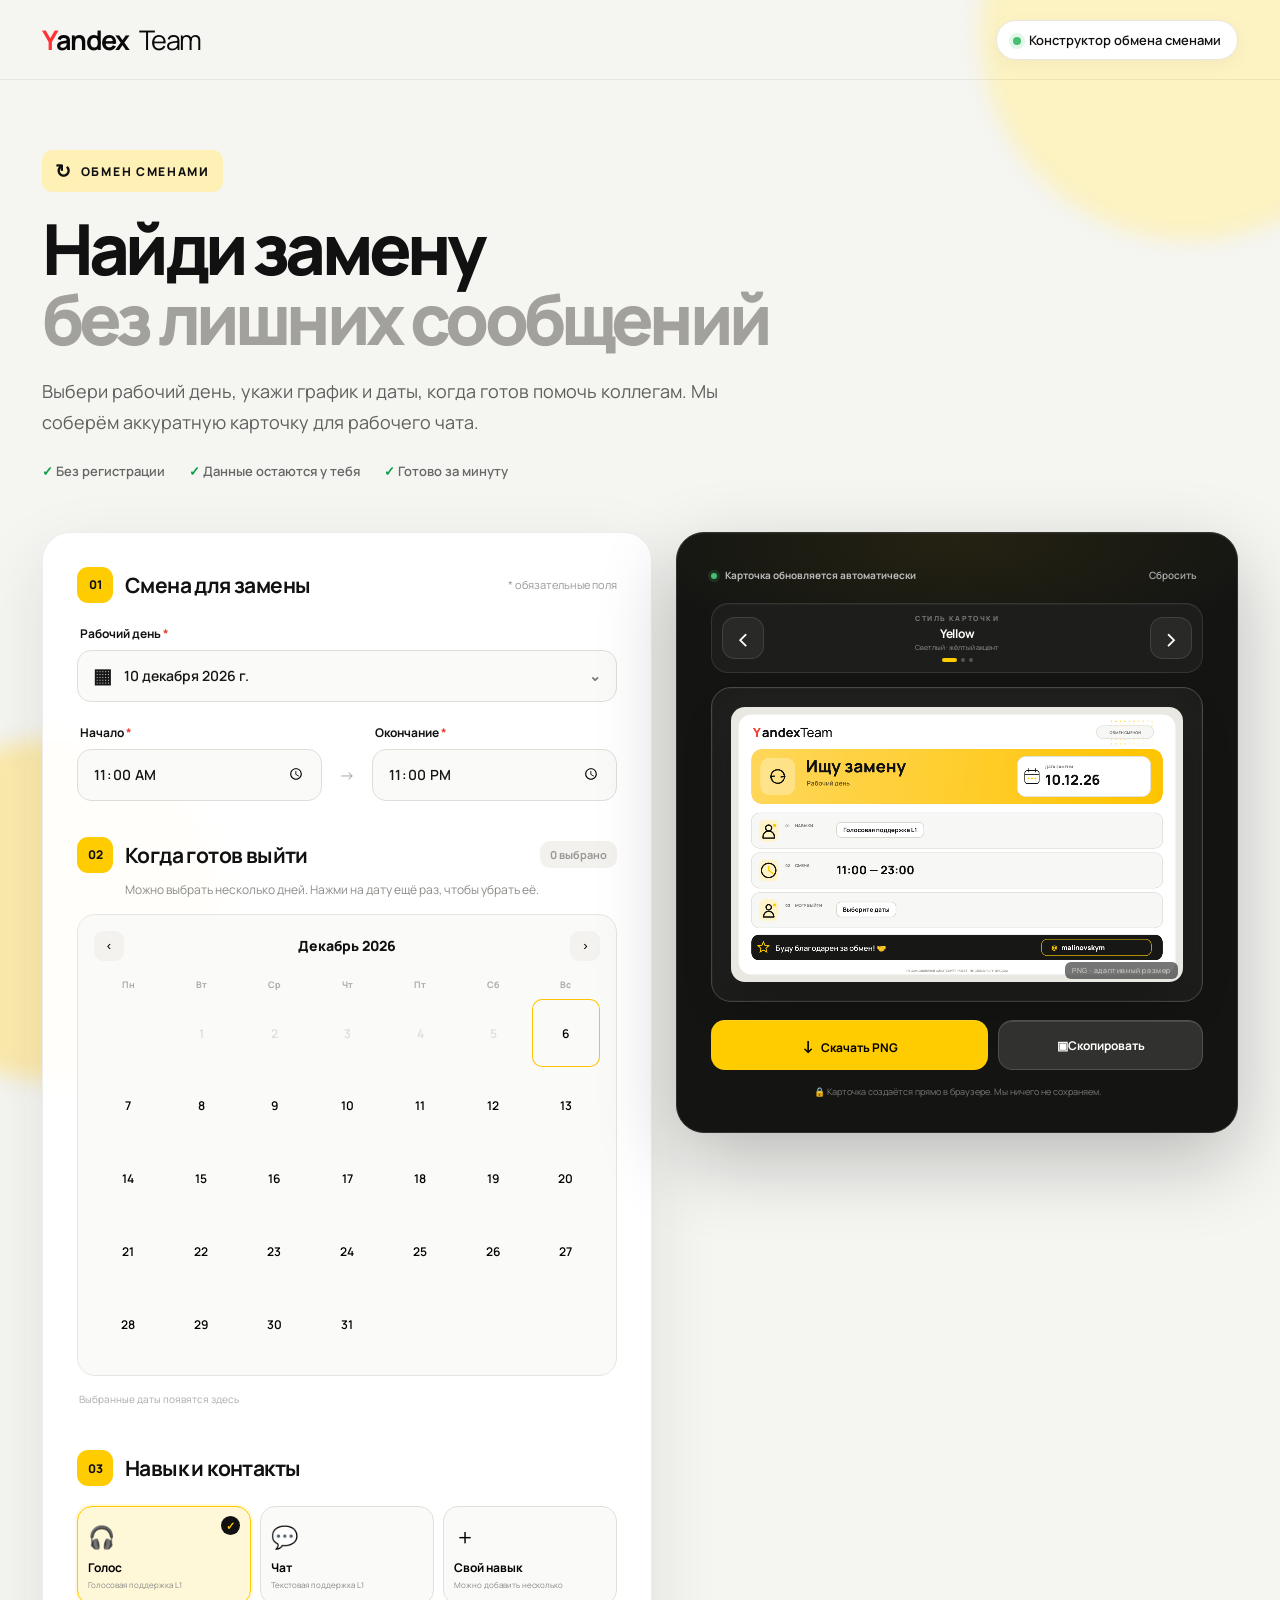
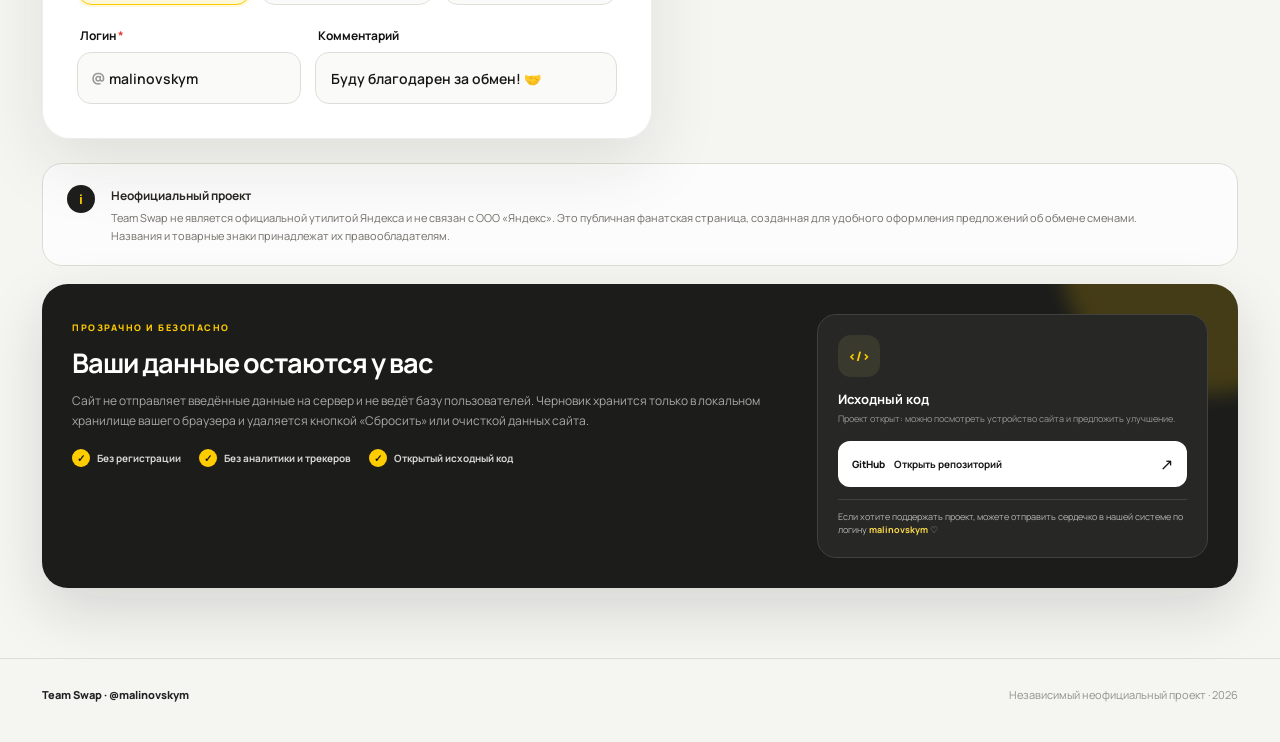
==== commit b59c318a: "Add restrained visual details to minimal cards" ====
--- a/index.html
+++ b/index.html
@@ -9,7 +9,7 @@
   <link rel="preconnect" href="https://fonts.googleapis.com">
   <link rel="preconnect" href="https://fonts.gstatic.com" crossorigin>
   <link href="https://fonts.googleapis.com/css2?family=Manrope:wght@400;500;600;700;800&display=swap" rel="stylesheet">
-  <link rel="stylesheet" href="styles.css?v=20260813-9">
+  <link rel="stylesheet" href="styles.css?v=20260813-10">
 </head>
 <body>
   <div class="ambient ambient-one"></div><div class="ambient ambient-two"></div>
@@ -107,7 +107,7 @@
   </main>
   <div class="toast" id="toast" role="status" aria-live="polite"></div>
   <footer><span>Team Swap · @malinovskym</span><span>Независимый неофициальный проект · 2026</span></footer>
-  <script src="app.js?v=20260813-9"></script>
+  <script src="app.js?v=20260813-10"></script>
 </body>
 </html>
 
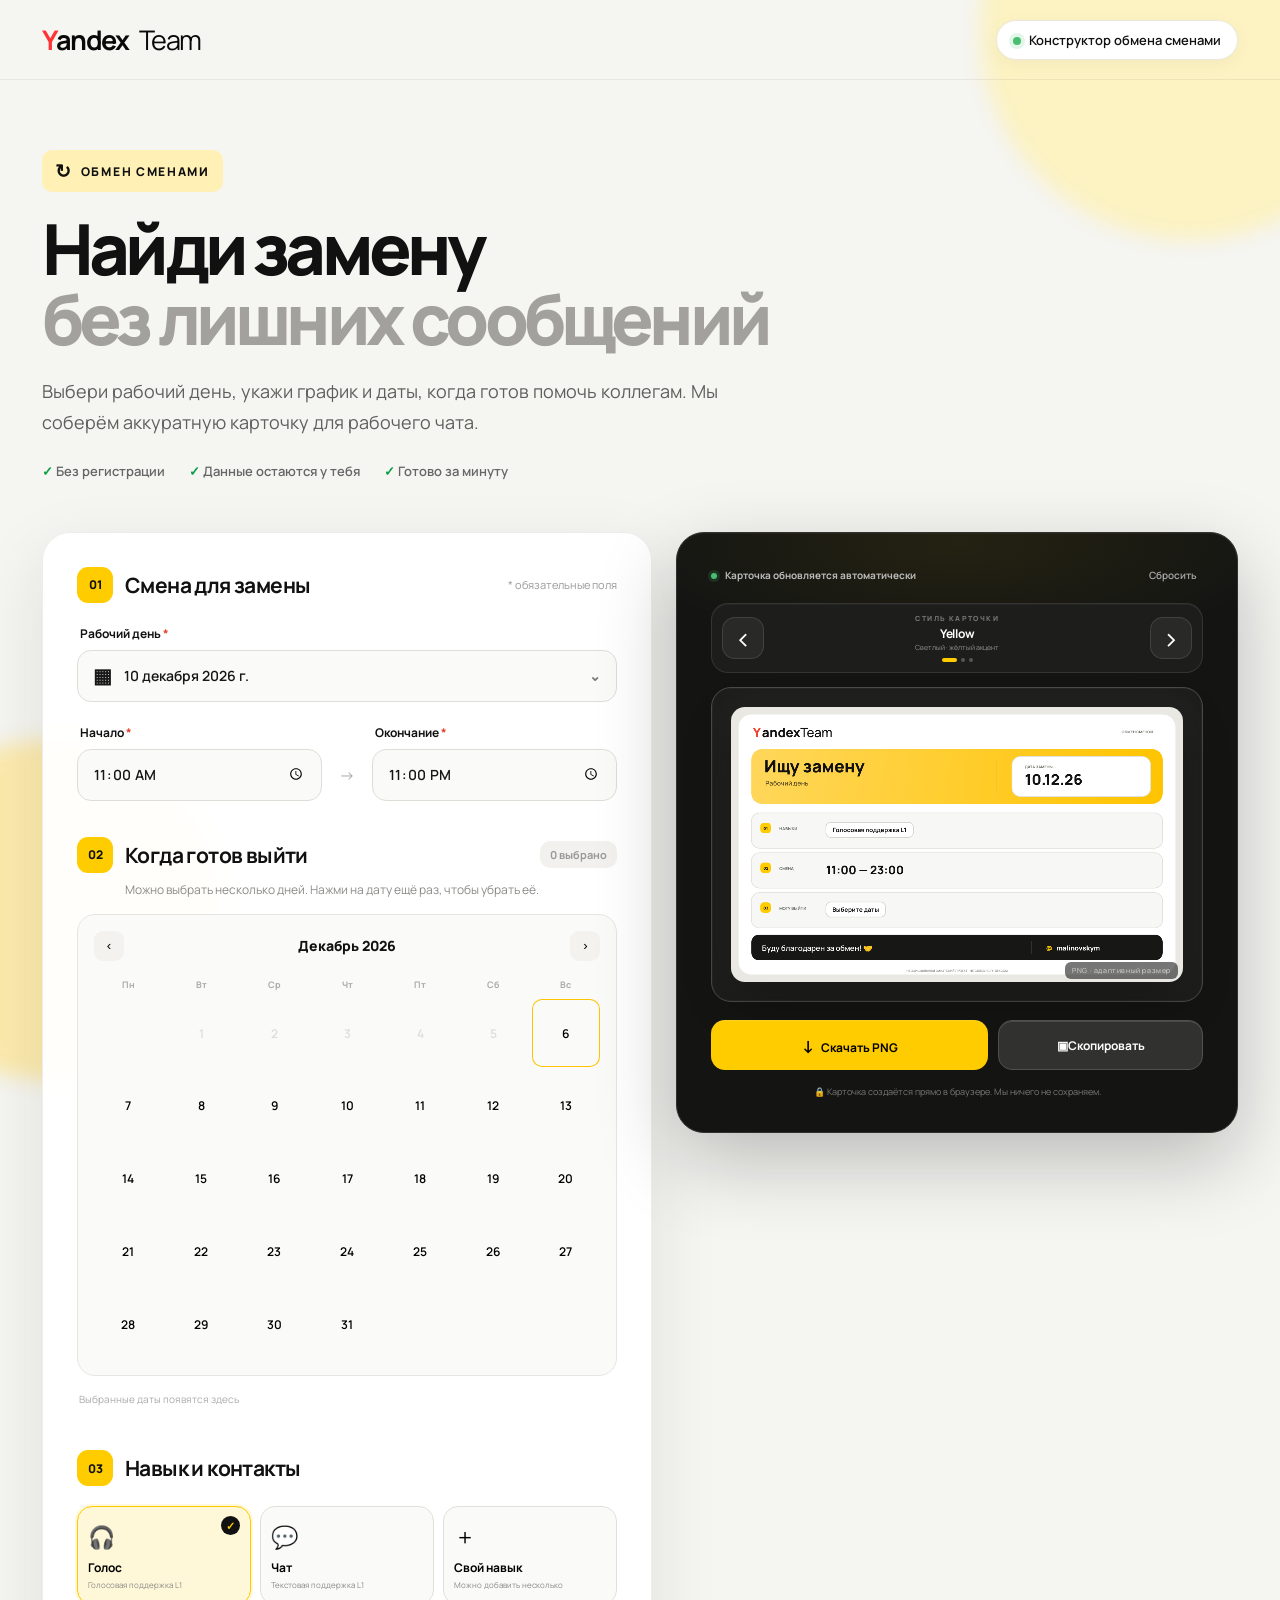
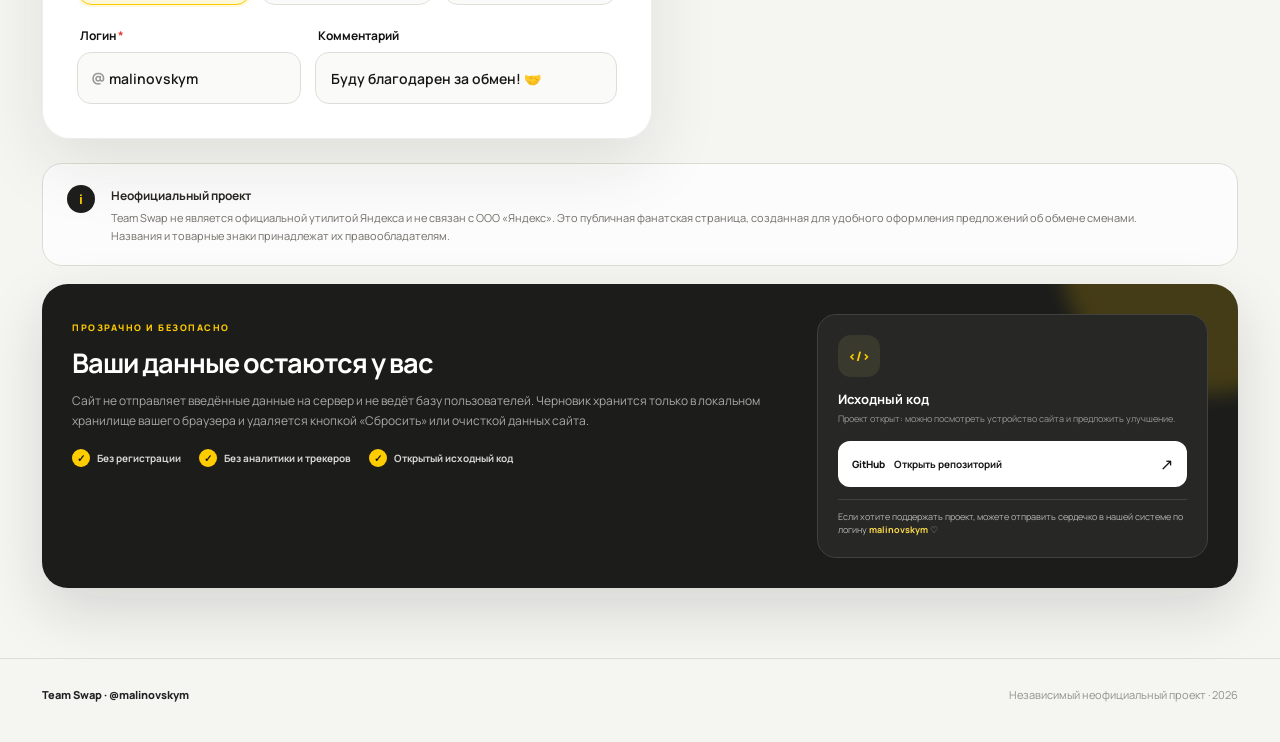
==== commit c187e906: "Clean up card icons and align the content grid" ====
--- a/index.html
+++ b/index.html
@@ -9,7 +9,7 @@
   <link rel="preconnect" href="https://fonts.googleapis.com">
   <link rel="preconnect" href="https://fonts.gstatic.com" crossorigin>
   <link href="https://fonts.googleapis.com/css2?family=Manrope:wght@400;500;600;700;800&display=swap" rel="stylesheet">
-  <link rel="stylesheet" href="styles.css?v=20260813-10">
+  <link rel="stylesheet" href="styles.css?v=20260813-11">
 </head>
 <body>
   <div class="ambient ambient-one"></div><div class="ambient ambient-two"></div>
@@ -107,7 +107,7 @@
   </main>
   <div class="toast" id="toast" role="status" aria-live="polite"></div>
   <footer><span>Team Swap · @malinovskym</span><span>Независимый неофициальный проект · 2026</span></footer>
-  <script src="app.js?v=20260813-10"></script>
+  <script src="app.js?v=20260813-11"></script>
 </body>
 </html>
 
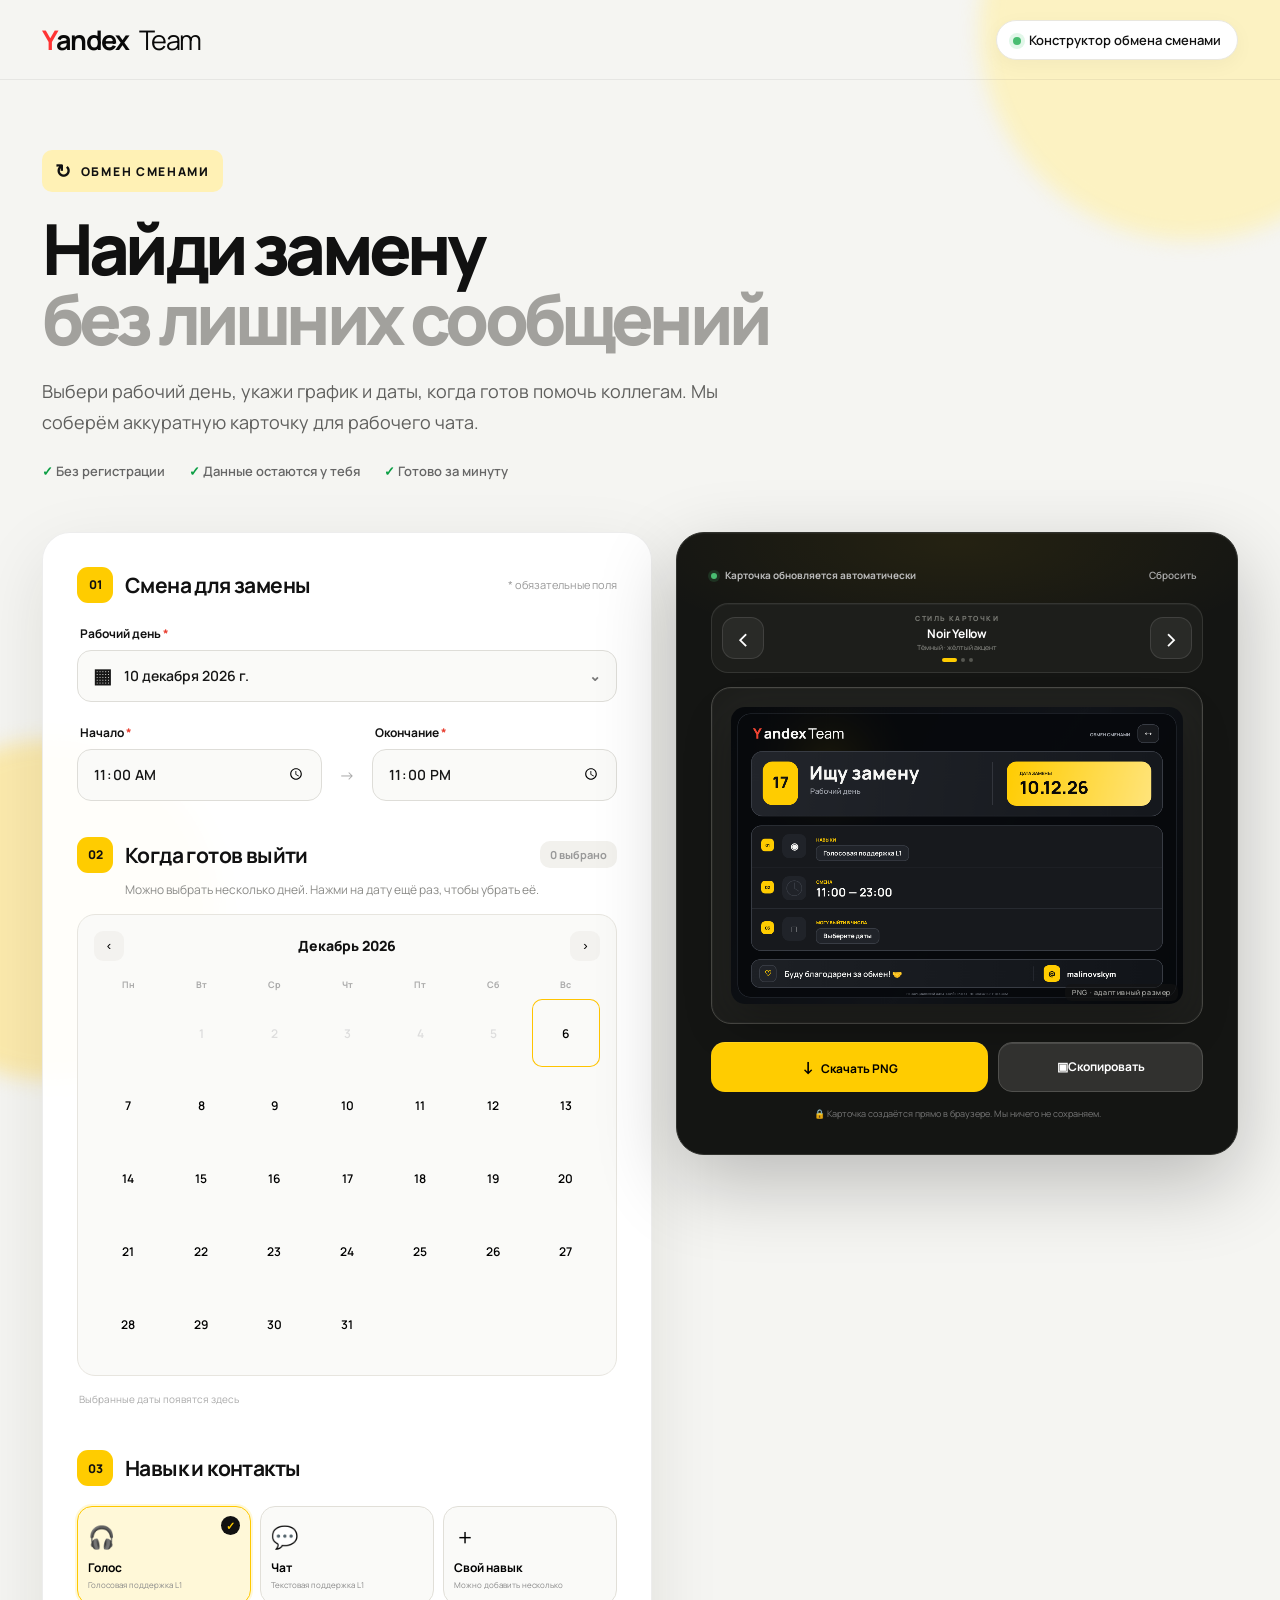
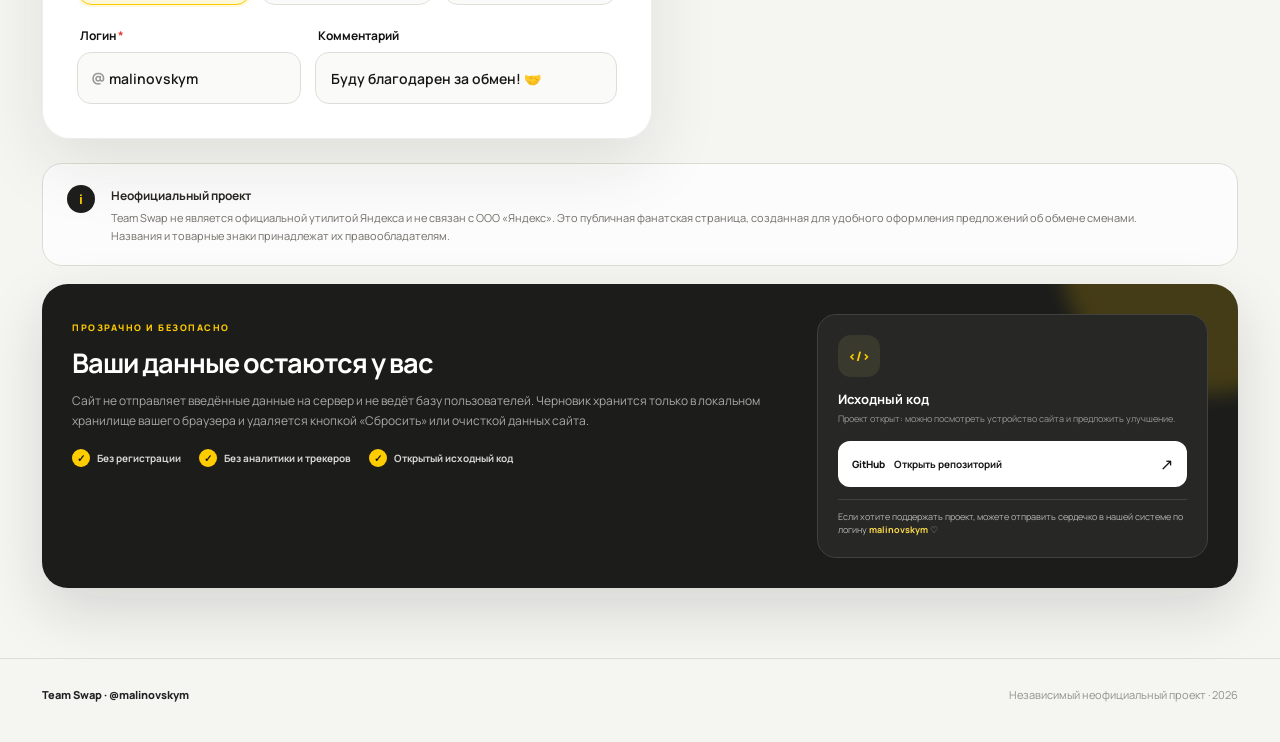
==== commit 7bc42e5b: "Rebuild cards as premium dark compositions" ====
--- a/index.html
+++ b/index.html
@@ -9,7 +9,7 @@
   <link rel="preconnect" href="https://fonts.googleapis.com">
   <link rel="preconnect" href="https://fonts.gstatic.com" crossorigin>
   <link href="https://fonts.googleapis.com/css2?family=Manrope:wght@400;500;600;700;800&display=swap" rel="stylesheet">
-  <link rel="stylesheet" href="styles.css?v=20260813-11">
+  <link rel="stylesheet" href="styles.css?v=20260813-12">
 </head>
 <body>
   <div class="ambient ambient-one"></div><div class="ambient ambient-two"></div>
@@ -66,7 +66,7 @@
         <div class="preview-head"><div><span class="live-dot"></span><b>Карточка обновляется автоматически</b></div><button id="resetButton" class="text-button" type="button">Сбросить</button></div>
         <div class="style-switcher" aria-label="Стиль карточки">
           <button class="style-arrow" id="previousStyle" type="button" aria-label="Предыдущий стиль">‹</button>
-          <div class="style-info"><span>СТИЛЬ КАРТОЧКИ</span><strong id="styleName">Yellow</strong><small id="styleDescription">Светлый · жёлтый акцент</small><div class="style-dots" id="styleDots" aria-hidden="true"></div></div>
+          <div class="style-info"><span>СТИЛЬ КАРТОЧКИ</span><strong id="styleName">Noir Yellow</strong><small id="styleDescription">Тёмный · жёлтый акцент</small><div class="style-dots" id="styleDots" aria-hidden="true"></div></div>
           <button class="style-arrow" id="nextStyle" type="button" aria-label="Следующий стиль">›</button>
         </div>
         <div class="card-stage"><canvas id="cardCanvas" width="1200" height="760" aria-label="Предпросмотр карточки обмена сменой"></canvas></div>
@@ -107,7 +107,7 @@
   </main>
   <div class="toast" id="toast" role="status" aria-live="polite"></div>
   <footer><span>Team Swap · @malinovskym</span><span>Независимый неофициальный проект · 2026</span></footer>
-  <script src="app.js?v=20260813-11"></script>
+  <script src="app.js?v=20260813-12"></script>
 </body>
 </html>
 
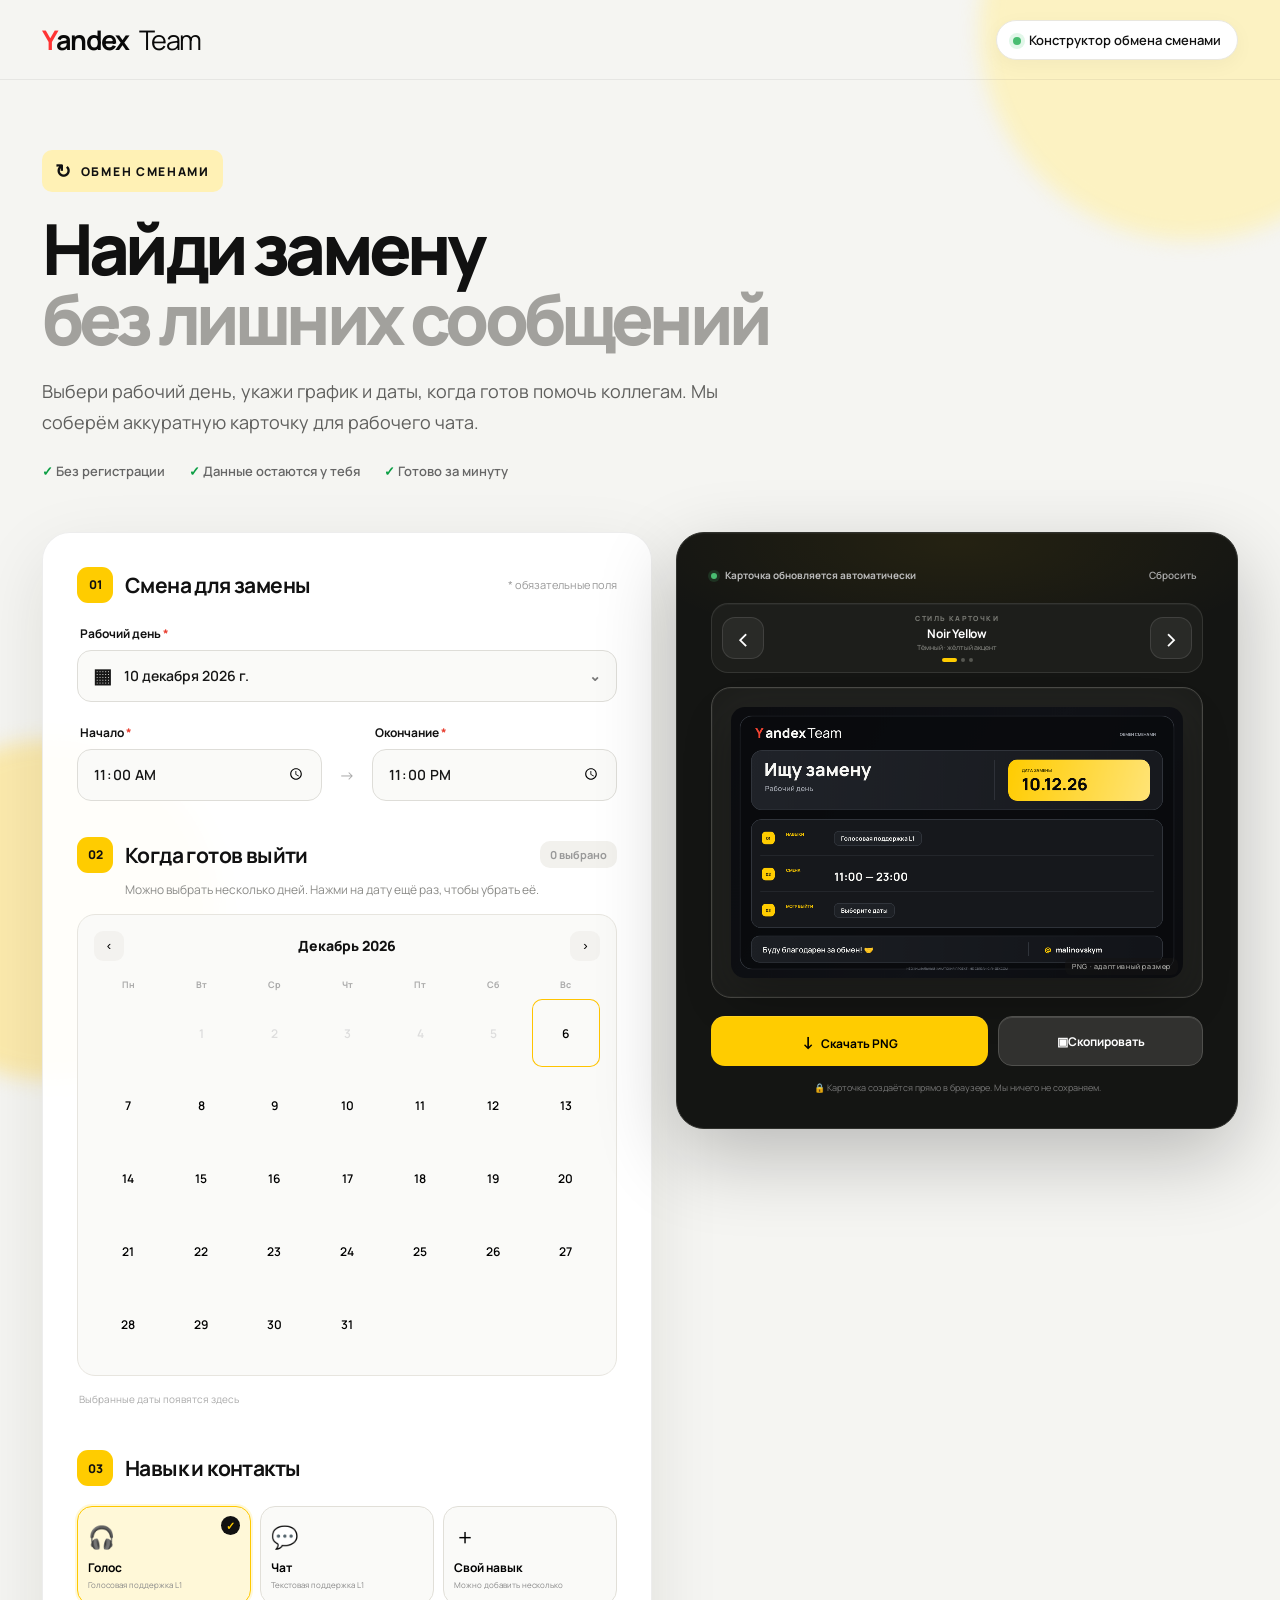
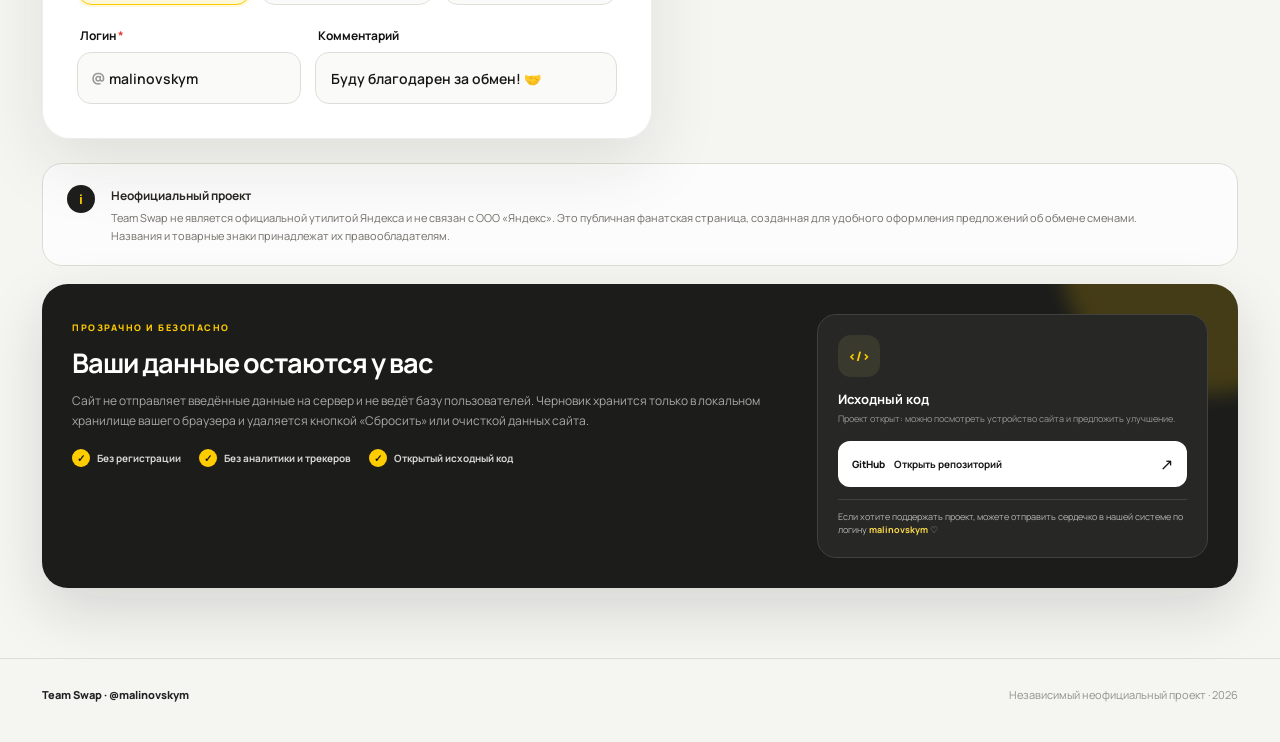
==== commit a291546d: "Simplify premium cards and correct spacing" ====
--- a/index.html
+++ b/index.html
@@ -9,7 +9,7 @@
   <link rel="preconnect" href="https://fonts.googleapis.com">
   <link rel="preconnect" href="https://fonts.gstatic.com" crossorigin>
   <link href="https://fonts.googleapis.com/css2?family=Manrope:wght@400;500;600;700;800&display=swap" rel="stylesheet">
-  <link rel="stylesheet" href="styles.css?v=20260813-12">
+  <link rel="stylesheet" href="styles.css?v=20260813-13">
 </head>
 <body>
   <div class="ambient ambient-one"></div><div class="ambient ambient-two"></div>
@@ -107,7 +107,7 @@
   </main>
   <div class="toast" id="toast" role="status" aria-live="polite"></div>
   <footer><span>Team Swap · @malinovskym</span><span>Независимый неофициальный проект · 2026</span></footer>
-  <script src="app.js?v=20260813-12"></script>
+  <script src="app.js?v=20260813-13"></script>
 </body>
 </html>
 
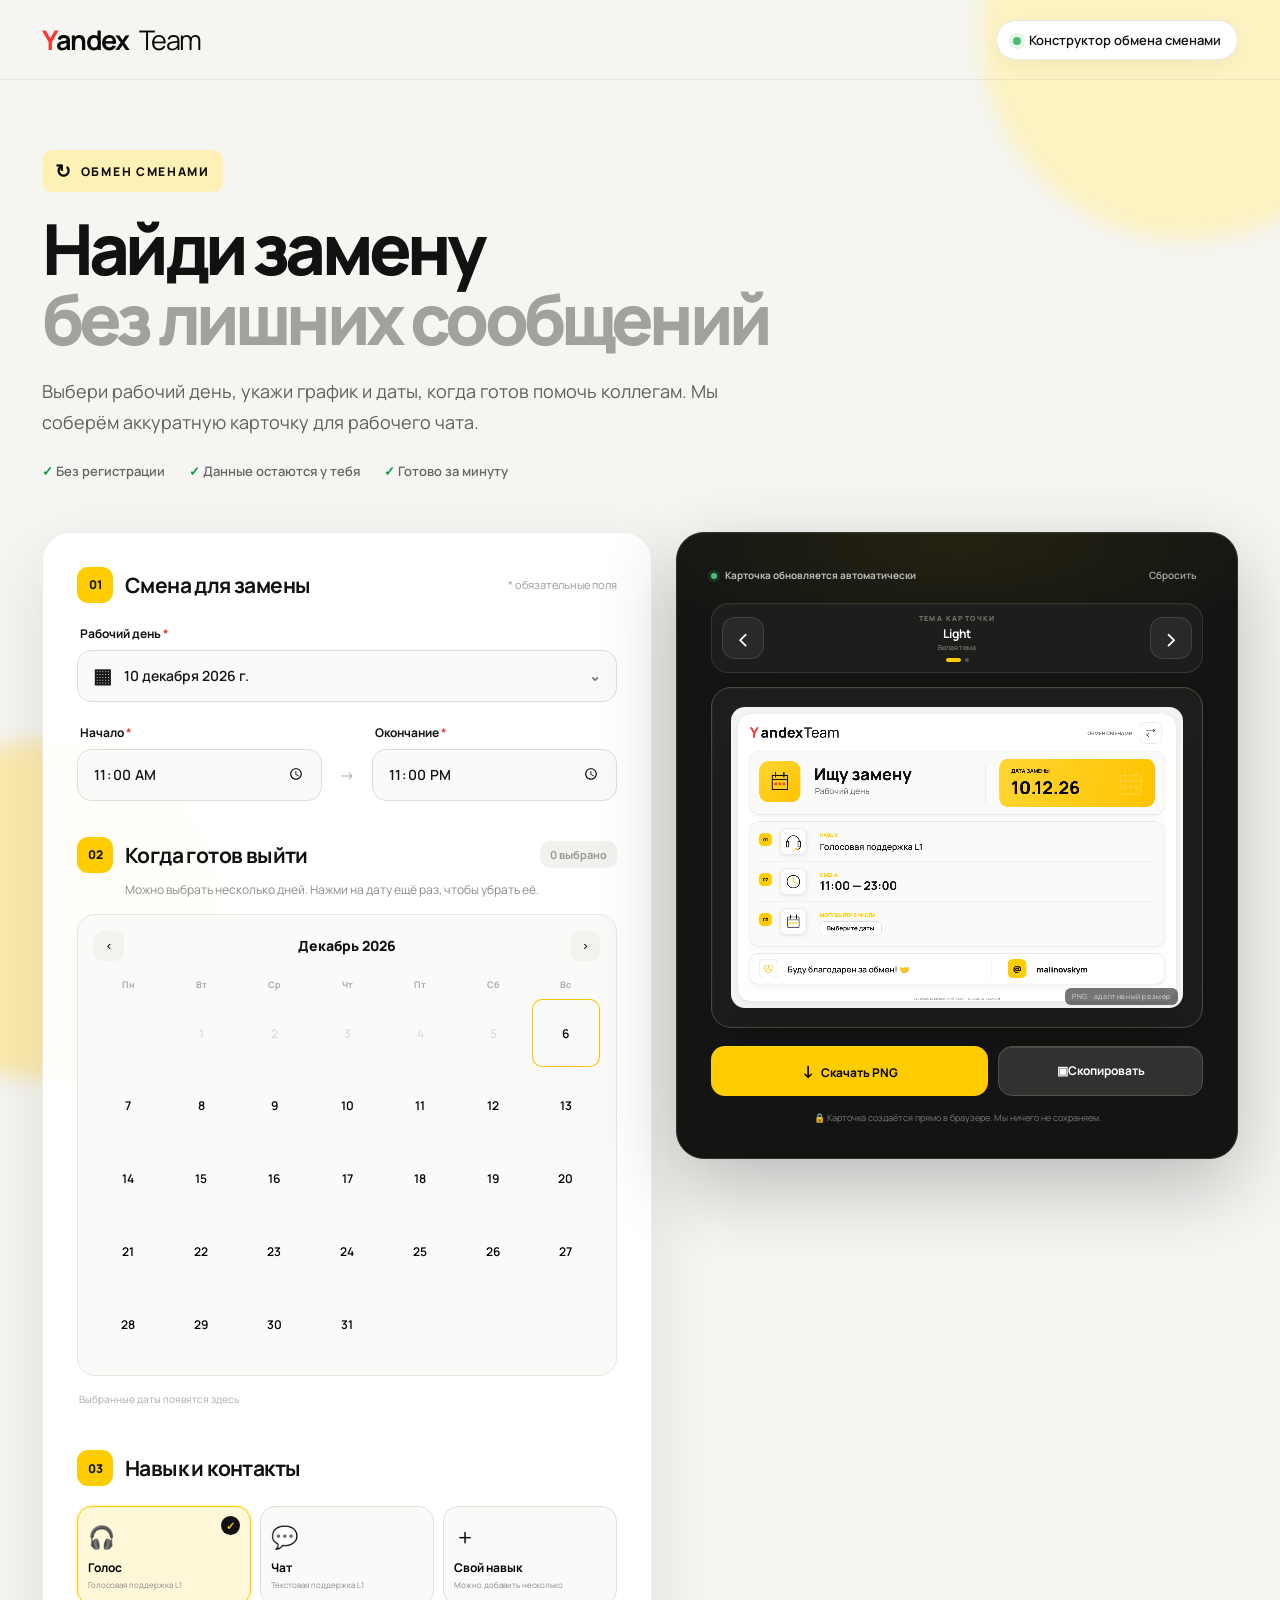
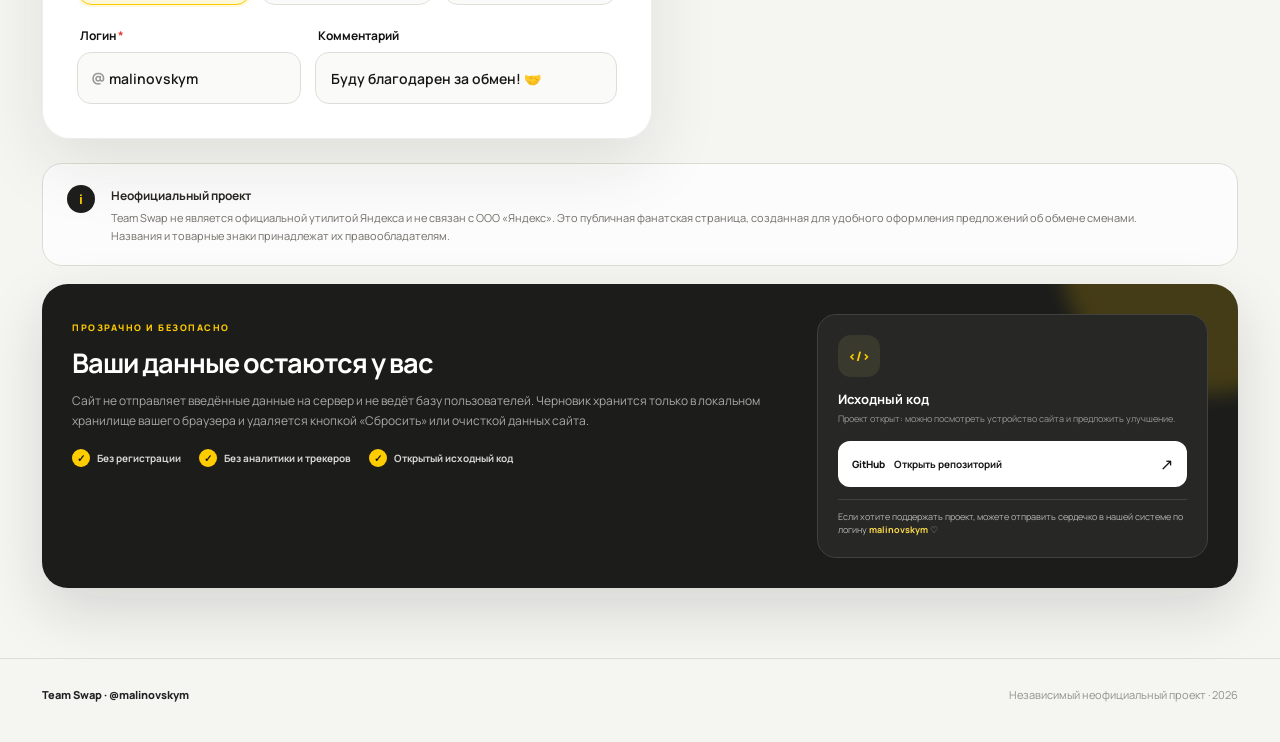
==== commit 3b206398: "Add polished Light and Dark card themes" ====
--- a/index.html
+++ b/index.html
@@ -9,7 +9,7 @@
   <link rel="preconnect" href="https://fonts.googleapis.com">
   <link rel="preconnect" href="https://fonts.gstatic.com" crossorigin>
   <link href="https://fonts.googleapis.com/css2?family=Manrope:wght@400;500;600;700;800&display=swap" rel="stylesheet">
-  <link rel="stylesheet" href="styles.css?v=20260813-13">
+  <link rel="stylesheet" href="styles.css?v=20260813-14">
 </head>
 <body>
   <div class="ambient ambient-one"></div><div class="ambient ambient-two"></div>
@@ -66,7 +66,7 @@
         <div class="preview-head"><div><span class="live-dot"></span><b>Карточка обновляется автоматически</b></div><button id="resetButton" class="text-button" type="button">Сбросить</button></div>
         <div class="style-switcher" aria-label="Стиль карточки">
           <button class="style-arrow" id="previousStyle" type="button" aria-label="Предыдущий стиль">‹</button>
-          <div class="style-info"><span>СТИЛЬ КАРТОЧКИ</span><strong id="styleName">Noir Yellow</strong><small id="styleDescription">Тёмный · жёлтый акцент</small><div class="style-dots" id="styleDots" aria-hidden="true"></div></div>
+          <div class="style-info"><span>ТЕМА КАРТОЧКИ</span><strong id="styleName">Light</strong><small id="styleDescription">Белая тема</small><div class="style-dots" id="styleDots" aria-hidden="true"></div></div>
           <button class="style-arrow" id="nextStyle" type="button" aria-label="Следующий стиль">›</button>
         </div>
         <div class="card-stage"><canvas id="cardCanvas" width="1200" height="760" aria-label="Предпросмотр карточки обмена сменой"></canvas></div>
@@ -107,7 +107,7 @@
   </main>
   <div class="toast" id="toast" role="status" aria-live="polite"></div>
   <footer><span>Team Swap · @malinovskym</span><span>Независимый неофициальный проект · 2026</span></footer>
-  <script src="app.js?v=20260813-13"></script>
+  <script src="app.js?v=20260813-14"></script>
 </body>
 </html>
 
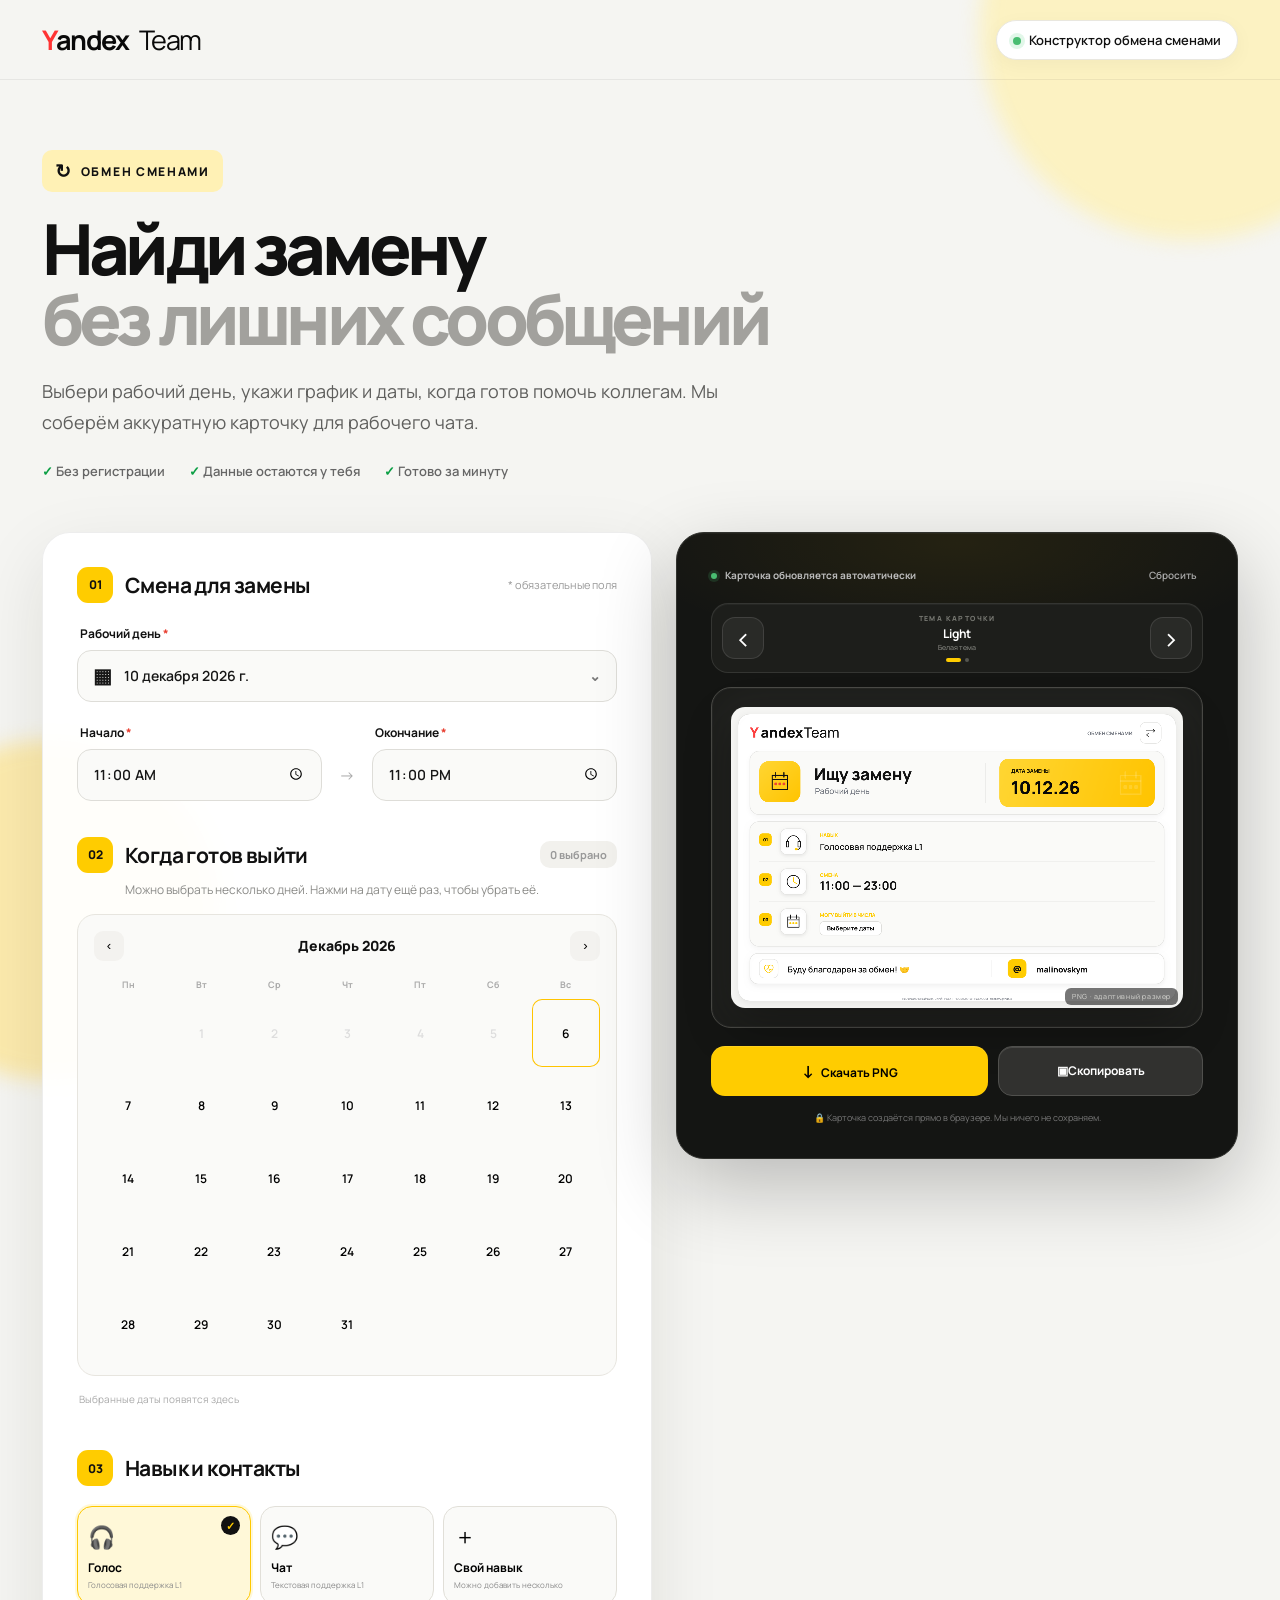
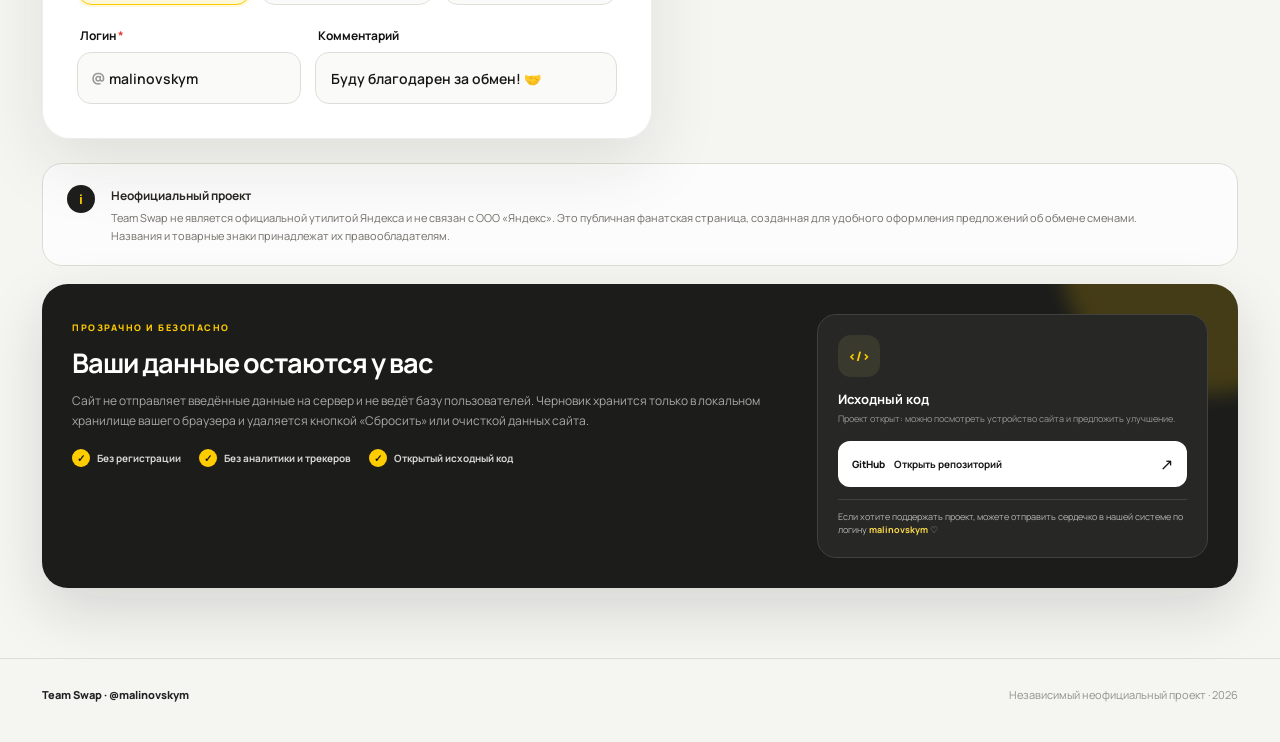
==== commit 2ed0aeae: "Add project URL to card footer" ====
--- a/index.html
+++ b/index.html
@@ -107,7 +107,7 @@
   </main>
   <div class="toast" id="toast" role="status" aria-live="polite"></div>
   <footer><span>Team Swap · @malinovskym</span><span>Независимый неофициальный проект · 2026</span></footer>
-  <script src="app.js?v=20260813-14"></script>
+  <script src="app.js?v=20260815-local1"></script>
 </body>
 </html>
 
